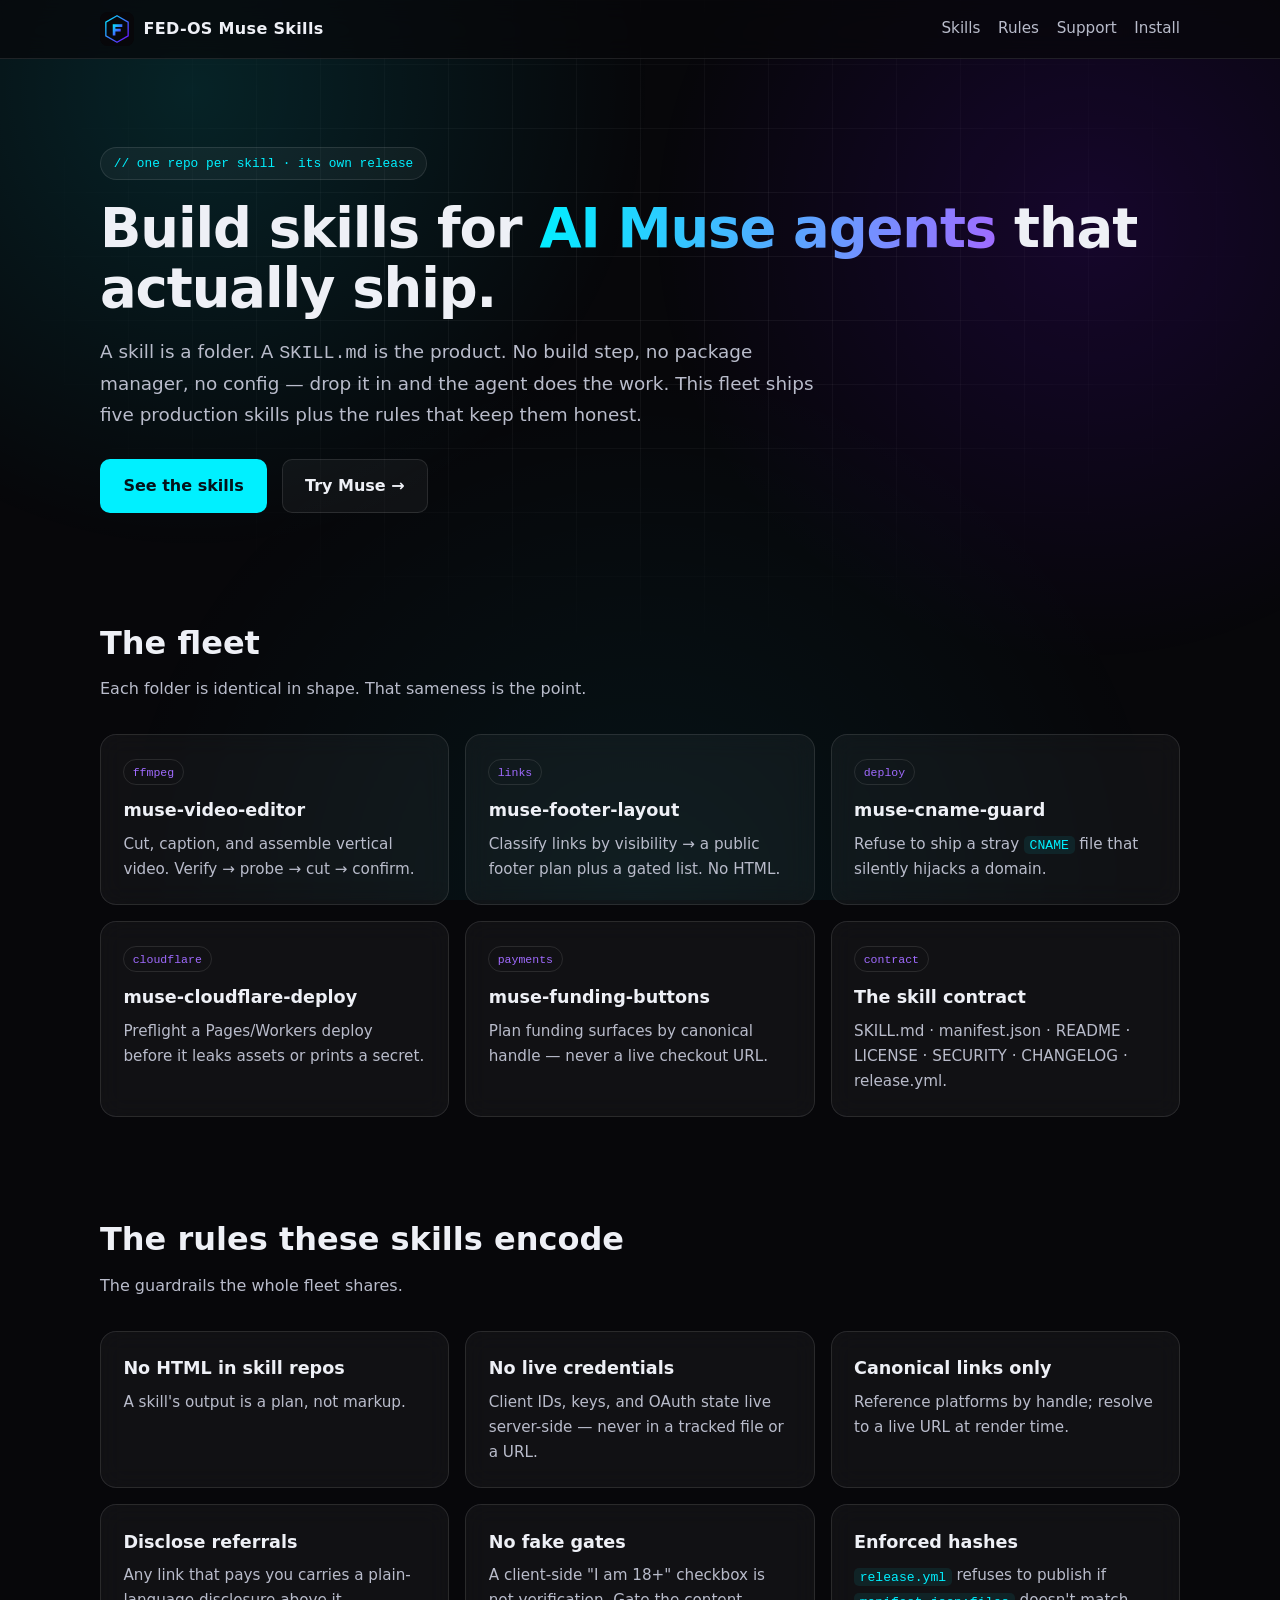
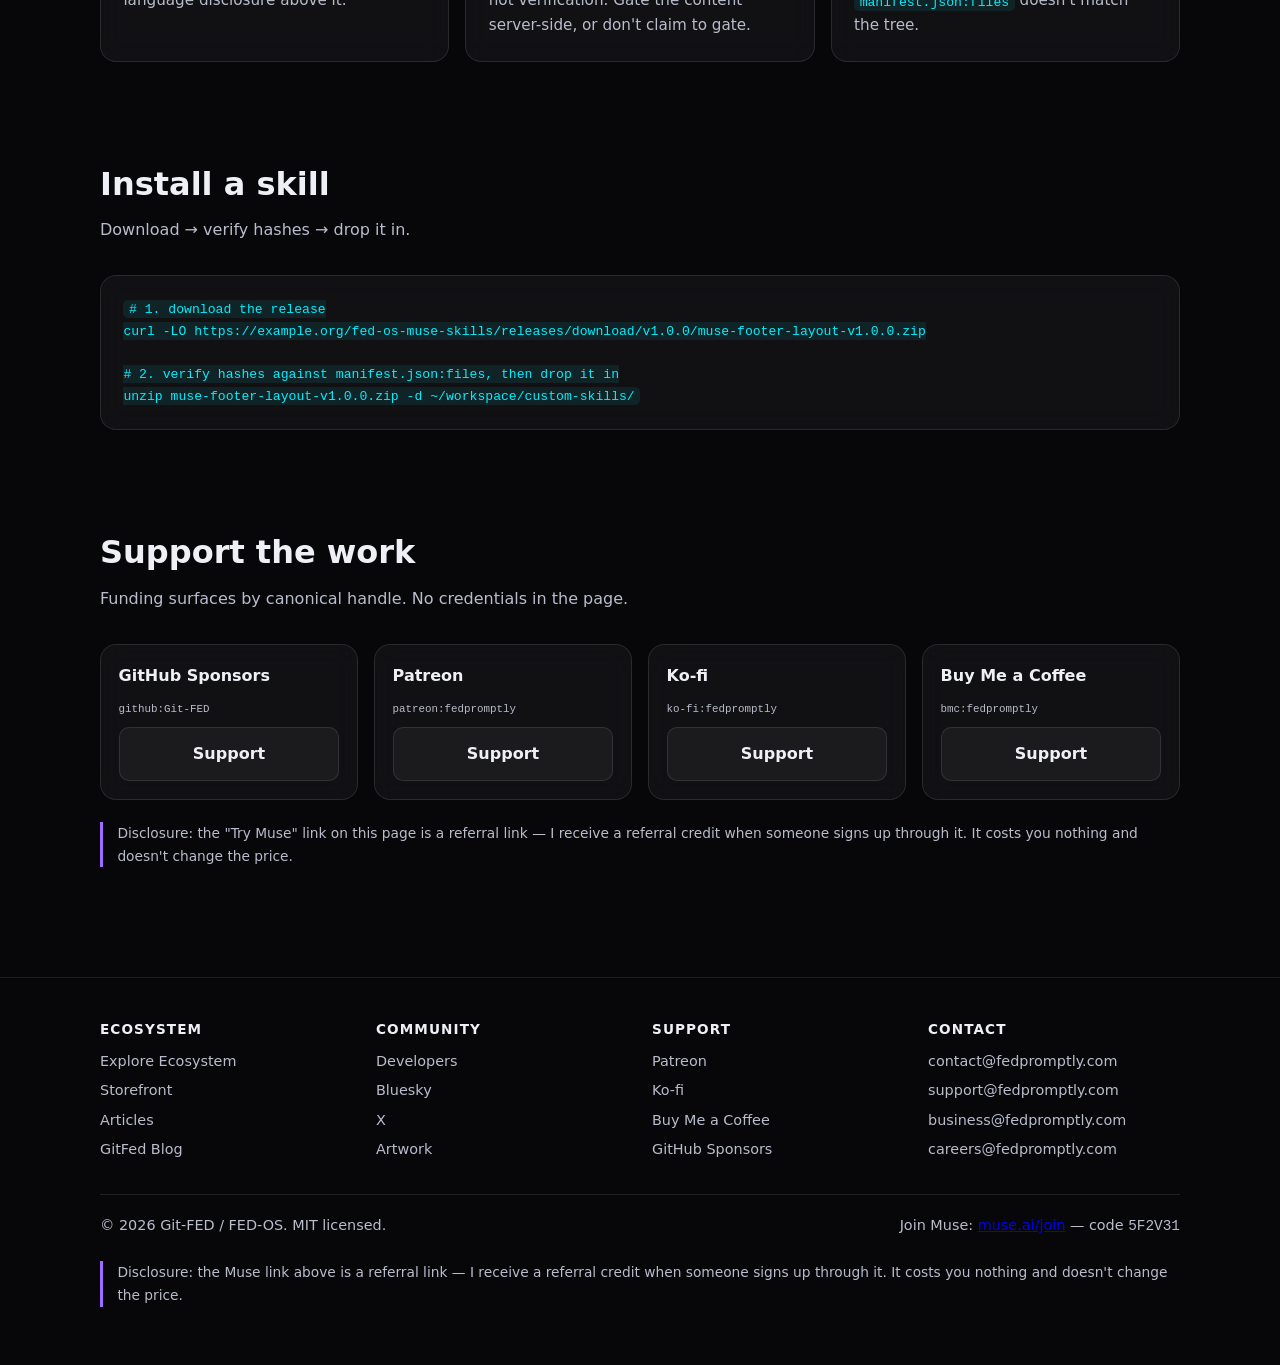
==== index.html @ f793833b "Add files via upload" ====
<!-- FED-OS Muse Skills — landing page
     Static. No build step. No credentials. Favicon wired. -->
<!DOCTYPE html>
<html lang="en">
<head>
  <meta charset="UTF-8" />
  <meta name="viewport" content="width=device-width, initial-scale=1" />
  <title>FED-OS Muse Skills — one repo per skill</title>
  <meta name="description" content="A fleet of one-repo-per-skill packages for AI Muse agents. No build step. No credentials. Just a SKILL.md that does the work." />
  <meta name="theme-color" content="#07070a" />

  <!-- Favicon (SVG first, ICO fallback, apple-touch for iOS) -->
  <link rel="icon" type="image/svg+xml" href="assets/images/favicon.svg" />
  <link rel="icon" type="image/x-icon" href="assets/images/favicon.ico" />
  <link rel="apple-touch-icon" href="assets/images/favicon.ico" />
  <link rel="icon" type="image/png" sizes="192x192" href="assets/images/favicon.png" />

  <!-- Open Graph / social preview -->
  <meta property="og:type" content="website" />
  <meta property="og:title" content="FED-OS Muse Skills" />
  <meta property="og:description" content="One repo per skill for AI Muse agents." />
  <meta property="og:image" content="assets/images/social-preview.png" />
  <meta name="twitter:card" content="summary_large_image" />

  <link rel="stylesheet" href="assets/css/main.css" />
<script src="https://sites.super.myninja.ai/_assets/ninja-daytona-script.js"></script>
</head>
<body>
  <a class="skip-link" href="#main">Skip to content</a>

  <div class="bg-layer bg-mesh" aria-hidden="true"></div>
  <div class="bg-layer bg-grid" aria-hidden="true"></div>

  <header class="site-header">
    <div class="wrap">
      <a class="brand" href="index.html" aria-label="FED-OS Muse Skills home">
        <img src="assets/images/logo.svg" alt="" width="34" height="34" />
        <span>FED-OS Muse Skills</span>
      </a>
      <nav class="nav" aria-label="Primary">
        <a href="#skills">Skills</a>
        <a href="#rules">Rules</a>
        <a href="#funding">Support</a>
        <a href="#install">Install</a>
      </nav>
    </div>
  </header>

  <main id="main">
    <section class="hero">
      <div class="wrap">
        <span class="eyebrow">// one repo per skill · its own release</span>
        <h1>Build skills for <span class="grad">AI Muse agents</span> that actually ship.</h1>
        <p class="lede">
          A skill is a folder. A <code>SKILL.md</code> is the product. No build step,
          no package manager, no config — drop it in and the agent does the work.
          This fleet ships five production skills plus the rules that keep them honest.
        </p>
        <div class="cta-row">
          <a class="btn btn-primary" href="#skills">See the skills</a>
          <a class="btn btn-ghost" href="https://muse.ai/join" rel="noopener noreferrer">Try Muse →</a>
        </div>
      </div>
    </section>

    <section id="skills">
      <div class="wrap">
        <h2>The fleet</h2>
        <p class="sub">Each folder is identical in shape. That sameness is the point.</p>
        <div class="grid">
          <article class="glass card" data-reveal>
            <span class="tag">ffmpeg</span>
            <h3>muse-video-editor</h3>
            <p>Cut, caption, and assemble vertical video. Verify → probe → cut → confirm.</p>
          </article>
          <article class="glass card" data-reveal>
            <span class="tag">links</span>
            <h3>muse-footer-layout</h3>
            <p>Classify links by visibility → a public footer plan plus a gated list. No HTML.</p>
          </article>
          <article class="glass card" data-reveal>
            <span class="tag">deploy</span>
            <h3>muse-cname-guard</h3>
            <p>Refuse to ship a stray <code>CNAME</code> file that silently hijacks a domain.</p>
          </article>
          <article class="glass card" data-reveal>
            <span class="tag">cloudflare</span>
            <h3>muse-cloudflare-deploy</h3>
            <p>Preflight a Pages/Workers deploy before it leaks assets or prints a secret.</p>
          </article>
          <article class="glass card" data-reveal>
            <span class="tag">payments</span>
            <h3>muse-funding-buttons</h3>
            <p>Plan funding surfaces by canonical handle — never a live checkout URL.</p>
          </article>
          <article class="glass card" data-reveal>
            <span class="tag">contract</span>
            <h3>The skill contract</h3>
            <p>SKILL.md · manifest.json · README · LICENSE · SECURITY · CHANGELOG · release.yml.</p>
          </article>
        </div>
      </div>
    </section>

    <section id="rules">
      <div class="wrap">
        <h2>The rules these skills encode</h2>
        <p class="sub">The guardrails the whole fleet shares.</p>
        <div class="grid">
          <article class="glass card" data-reveal><h3>No HTML in skill repos</h3><p>A skill's output is a plan, not markup.</p></article>
          <article class="glass card" data-reveal><h3>No live credentials</h3><p>Client IDs, keys, and OAuth state live server-side — never in a tracked file or a URL.</p></article>
          <article class="glass card" data-reveal><h3>Canonical links only</h3><p>Reference platforms by handle; resolve to a live URL at render time.</p></article>
          <article class="glass card" data-reveal><h3>Disclose referrals</h3><p>Any link that pays you carries a plain-language disclosure above it.</p></article>
          <article class="glass card" data-reveal><h3>No fake gates</h3><p>A client-side "I am 18+" checkbox is not verification. Gate the content server-side, or don't claim to gate.</p></article>
          <article class="glass card" data-reveal><h3>Enforced hashes</h3><p><code>release.yml</code> refuses to publish if <code>manifest.json:files</code> doesn't match the tree.</p></article>
        </div>
      </div>
    </section>

    <section id="install">
      <div class="wrap">
        <h2>Install a skill</h2>
        <p class="sub">Download → verify hashes → drop it in.</p>
        <div class="glass card">
          <pre style="margin:0;overflow:auto"><code># 1. download the release
curl -LO https://example.org/fed-os-muse-skills/releases/download/v1.0.0/muse-footer-layout-v1.0.0.zip

# 2. verify hashes against manifest.json:files, then drop it in
unzip muse-footer-layout-v1.0.0.zip -d ~/workspace/custom-skills/</code></pre>
        </div>
      </div>
    </section>

    <section id="funding" class="funding">
      <div class="wrap">
        <h2>Support the work</h2>
        <p class="sub">Funding surfaces by canonical handle. No credentials in the page.</p>
        <div class="grid" id="funding-grid">
          <!-- Populated by assets/js/app.js. Static fallbacks below. -->
          <noscript>
            <div class="glass fund"><strong>GitHub Sponsors</strong><a class="btn btn-ghost" href="https://github.com/sponsors/Git-FED" rel="noopener noreferrer">Support</a></div>
            <div class="glass fund"><strong>Patreon</strong><a class="btn btn-ghost" href="https://www.patreon.com/c/FEDpromptly" rel="noopener noreferrer">Support</a></div>
            <div class="glass fund"><strong>Ko-fi</strong><a class="btn btn-ghost" href="https://ko-fi.com/fedpromptly" rel="noopener noreferrer">Support</a></div>
            <div class="glass fund"><strong>Buy Me a Coffee</strong><a class="btn btn-ghost" href="https://www.buymeacoffee.com/fedpromptly" rel="noopener noreferrer">Support</a></div>
          </noscript>
        </div>
        <p class="disclosure">
          Disclosure: the "Try Muse" link on this page is a referral link — I receive a
          referral credit when someone signs up through it. It costs you nothing and
          doesn't change the price.
        </p>
      </div>
    </section>
  </main>

  <footer class="site-footer">
    <div class="wrap">
      <div class="footer-cols">
        <div>
          <h4>Ecosystem</h4>
          <ul>
            <li><a href="https://www.fedpromptly.org" rel="noopener noreferrer">Explore Ecosystem</a></li>
            <li><a href="https://www.jabburr.com/fed-os" rel="noopener noreferrer">Storefront</a></li>
            <li><a href="https://substack.com/@fedpromptly" rel="noopener noreferrer">Articles</a></li>
            <li><a href="https://gitfed.substack.com/" rel="noopener noreferrer">GitFed Blog</a></li>
          </ul>
        </div>
        <div>
          <h4>Community</h4>
          <ul>
            <li><a href="https://discord.gg/Jm4XStx4Pf" rel="noopener noreferrer">Developers</a></li>
            <li><a href="https://bsky.app/profile/fed-os.bsky.social" rel="noopener noreferrer">Bluesky</a></li>
            <li><a href="https://x.com/Fedpromptly" rel="noopener noreferrer">X</a></li>
            <li><a href="https://www.deviantart.com/fedpromptly" rel="noopener noreferrer">Artwork</a></li>
          </ul>
        </div>
        <div>
          <h4>Support</h4>
          <ul>
            <li><a href="https://www.patreon.com/c/FEDpromptly" rel="noopener noreferrer">Patreon</a></li>
            <li><a href="https://ko-fi.com/fedpromptly" rel="noopener noreferrer">Ko-fi</a></li>
            <li><a href="https://www.buymeacoffee.com/fedpromptly" rel="noopener noreferrer">Buy Me a Coffee</a></li>
            <li><a href="https://github.com/sponsors/Git-FED" rel="noopener noreferrer">GitHub Sponsors</a></li>
          </ul>
        </div>
        <div>
          <h4>Contact</h4>
          <ul>
            <li><a href="mailto:contact@fedpromptly.com">contact@fedpromptly.com</a></li>
            <li><a href="mailto:support@fedpromptly.com">support@fedpromptly.com</a></li>
            <li><a href="mailto:business@fedpromptly.com">business@fedpromptly.com</a></li>
            <li><a href="mailto:careers@fedpromptly.com">careers@fedpromptly.com</a></li>
          </ul>
        </div>
      </div>
      <div class="footer-base">
        <span>© 2026 Git-FED / FED-OS. MIT licensed.</span>
        <span>Join Muse: <a href="https://muse.ai/join" rel="noopener noreferrer">muse.ai/join</a> — code <code>5F2V31</code></span>
      </div>
      <p class="disclosure">Disclosure: the Muse link above is a referral link — I receive a referral credit when someone signs up through it. It costs you nothing and doesn't change the price.</p>
    </div>
  </footer>

  <script src="assets/js/config.example.js"></script>
  <script src="assets/js/app.js"></script>
</body>
</html>
---- assets/css/main.css ----
/* FED-OS Muse Skills — landing styles
   Accessible neon/glassmorphism. No framework, no build step. */

:root {
  --bg: #07070a;
  --bg-2: #0d0d14;
  --ink: #eef0f6;
  --ink-dim: #b9bccb;      /* 7.4:1 on --bg */
  --cyan: #00f0ff;
  --violet: #a06bff;        /* lifted from #7000ff for AA contrast on dark */
  --violet-deep: #7000ff;
  --line: rgba(255, 255, 255, 0.10);
  --glass: rgba(255, 255, 255, 0.045);
  --radius: 16px;
  --maxw: 1080px;
  --font: system-ui, -apple-system, "Segoe UI", Roboto, Arial, sans-serif;
  --mono: ui-monospace, SFMono-Regular, Menlo, Consolas, monospace;
}

* { box-sizing: border-box; }

html { scroll-behavior: smooth; }

body {
  margin: 0;
  background: var(--bg);
  color: var(--ink);
  font-family: var(--font);
  line-height: 1.65;
  -webkit-font-smoothing: antialiased;
}

/* Ambient background layers — decorative, never interactive. */
.bg-layer {
  position: fixed;
  inset: 0;
  z-index: -1;
  pointer-events: none;
}
.bg-mesh {
  background:
    radial-gradient(60vw 60vw at 15% 10%, rgba(0, 240, 255, 0.12), transparent 60%),
    radial-gradient(55vw 55vw at 85% 25%, rgba(112, 0, 255, 0.14), transparent 62%),
    radial-gradient(70vw 70vw at 50% 100%, rgba(0, 240, 255, 0.06), transparent 60%);
}
.bg-grid {
  background-image:
    linear-gradient(var(--line) 1px, transparent 1px),
    linear-gradient(90deg, var(--line) 1px, transparent 1px);
  background-size: 64px 64px;
  mask-image: radial-gradient(70% 60% at 50% 30%, #000 20%, transparent 75%);
  -webkit-mask-image: radial-gradient(70% 60% at 50% 30%, #000 20%, transparent 75%);
  opacity: 0.5;
}

.wrap { width: min(100% - 2.5rem, var(--maxw)); margin-inline: auto; }

/* ---------- Header ---------- */
.site-header {
  position: sticky;
  top: 0;
  z-index: 10;
  backdrop-filter: blur(12px);
  -webkit-backdrop-filter: blur(12px);
  background: rgba(7, 7, 10, 0.72);
  border-bottom: 1px solid var(--line);
}
.site-header .wrap {
  display: flex;
  align-items: center;
  justify-content: space-between;
  gap: 1rem;
  padding: 0.75rem 0;
}
.brand { display: flex; align-items: center; gap: 0.6rem; text-decoration: none; color: var(--ink); }
.brand img { width: 34px; height: 34px; display: block; }
.brand span { font-weight: 700; letter-spacing: 0.02em; }
.nav { display: flex; gap: 1.1rem; flex-wrap: wrap; }
.nav a { color: var(--ink-dim); text-decoration: none; font-size: 0.95rem; }
.nav a:hover { color: var(--ink); }

/* ---------- Hero ---------- */
.hero { padding: 5.5rem 0 3.5rem; }
.eyebrow {
  display: inline-block;
  font-family: var(--mono);
  font-size: 0.8rem;
  color: var(--cyan);
  border: 1px solid var(--line);
  border-radius: 999px;
  padding: 0.3rem 0.8rem;
  margin-bottom: 1.2rem;
  background: var(--glass);
}
.hero h1 {
  font-size: clamp(2rem, 5vw, 3.4rem);
  line-height: 1.1;
  margin: 0 0 1rem;
  letter-spacing: -0.02em;
}
.grad {
  background: linear-gradient(100deg, var(--cyan), var(--violet));
  -webkit-background-clip: text;
  background-clip: text;
  color: transparent;
}
.hero p.lede { font-size: 1.15rem; color: var(--ink-dim); max-width: 62ch; }
.cta-row { display: flex; gap: 0.9rem; flex-wrap: wrap; margin-top: 1.8rem; }

.btn {
  display: inline-block;
  padding: 0.8rem 1.4rem;
  border-radius: 10px;
  font-weight: 600;
  text-decoration: none;
  border: 1px solid transparent;
  transition: transform 0.15s ease, background 0.15s ease, border-color 0.15s ease;
}
.btn-primary { background: var(--cyan); color: #04121a; }
.btn-primary:hover { transform: translateY(-1px); background: #6ff6ff; }
.btn-ghost { background: var(--glass); color: var(--ink); border-color: var(--line); }
.btn-ghost:hover { border-color: var(--cyan); }

/* ---------- Cards / glass ---------- */
.glass {
  background: var(--glass);
  border: 1px solid var(--line);
  border-radius: var(--radius);
  backdrop-filter: blur(12px);
  -webkit-backdrop-filter: blur(12px);
}
@supports not ((backdrop-filter: blur(1px)) or (-webkit-backdrop-filter: blur(1px))) {
  .glass, .site-header { background: #101018; }
}

section { padding: 3rem 0; }
section h2 { font-size: clamp(1.5rem, 3vw, 2rem); margin: 0 0 0.4rem; }
section .sub { color: var(--ink-dim); margin: 0 0 2rem; }

.grid { display: grid; grid-template-columns: repeat(auto-fit, minmax(260px, 1fr)); gap: 1rem; }
.card { padding: 1.4rem; }
.card h3 { margin: 0 0 0.4rem; font-size: 1.1rem; }
.card p { margin: 0; color: var(--ink-dim); font-size: 0.95rem; }
.card code {
  font-family: var(--mono);
  font-size: 0.82rem;
  color: var(--cyan);
  background: rgba(0, 240, 255, 0.08);
  padding: 0.1rem 0.35rem;
  border-radius: 5px;
}
.tag {
  display: inline-block;
  font-family: var(--mono);
  font-size: 0.72rem;
  color: var(--violet);
  border: 1px solid var(--line);
  border-radius: 999px;
  padding: 0.15rem 0.55rem;
  margin-bottom: 0.7rem;
}

/* ---------- Funding ---------- */
.funding .grid { grid-template-columns: repeat(auto-fit, minmax(200px, 1fr)); }
.fund { display: flex; flex-direction: column; gap: 0.5rem; padding: 1.1rem; }
.fund strong { font-size: 1rem; }
.fund small { color: var(--ink-dim); }
.fund .btn { text-align: center; }
.disclosure {
  margin-top: 1.4rem;
  font-size: 0.86rem;
  color: var(--ink-dim);
  border-left: 3px solid var(--violet);
  padding-left: 0.9rem;
}

/* ---------- Footer ---------- */
.site-footer {
  border-top: 1px solid var(--line);
  margin-top: 3rem;
  padding: 2.5rem 0 3rem;
  color: var(--ink-dim);
  font-size: 0.9rem;
}
.footer-cols { display: grid; grid-template-columns: repeat(auto-fit, minmax(180px, 1fr)); gap: 1.5rem; }
.footer-cols h4 { color: var(--ink); font-size: 0.85rem; text-transform: uppercase; letter-spacing: 0.08em; margin: 0 0 0.6rem; }
.footer-cols ul { list-style: none; padding: 0; margin: 0; display: grid; gap: 0.35rem; }
.footer-cols a { color: var(--ink-dim); text-decoration: none; }
.footer-cols a:hover { color: var(--cyan); }
.footer-base { margin-top: 2rem; padding-top: 1.2rem; border-top: 1px solid var(--line); display: flex; justify-content: space-between; gap: 1rem; flex-wrap: wrap; }

/* ---------- Accessibility ---------- */
a:focus-visible,
.btn:focus-visible,
button:focus-visible {
  outline: 3px solid var(--cyan);
  outline-offset: 2px;
  border-radius: 8px;
}
.skip-link {
  position: absolute;
  left: -999px;
  top: 0;
  background: var(--cyan);
  color: #04121a;
  padding: 0.6rem 1rem;
  border-radius: 0 0 8px 0;
  z-index: 100;
}
.skip-link:focus { left: 0; }

@media (prefers-reduced-motion: reduce) {
  html { scroll-behavior: auto; }
  *, *::before, *::after {
    animation-duration: 0.001ms !important;
    animation-iteration-count: 1 !important;
    transition-duration: 0.001ms !important;
  }
  .btn-primary:hover { transform: none; }
}

@media (max-width: 640px) {
  .hero { padding-top: 3.5rem; }
  .nav { display: none; }
}
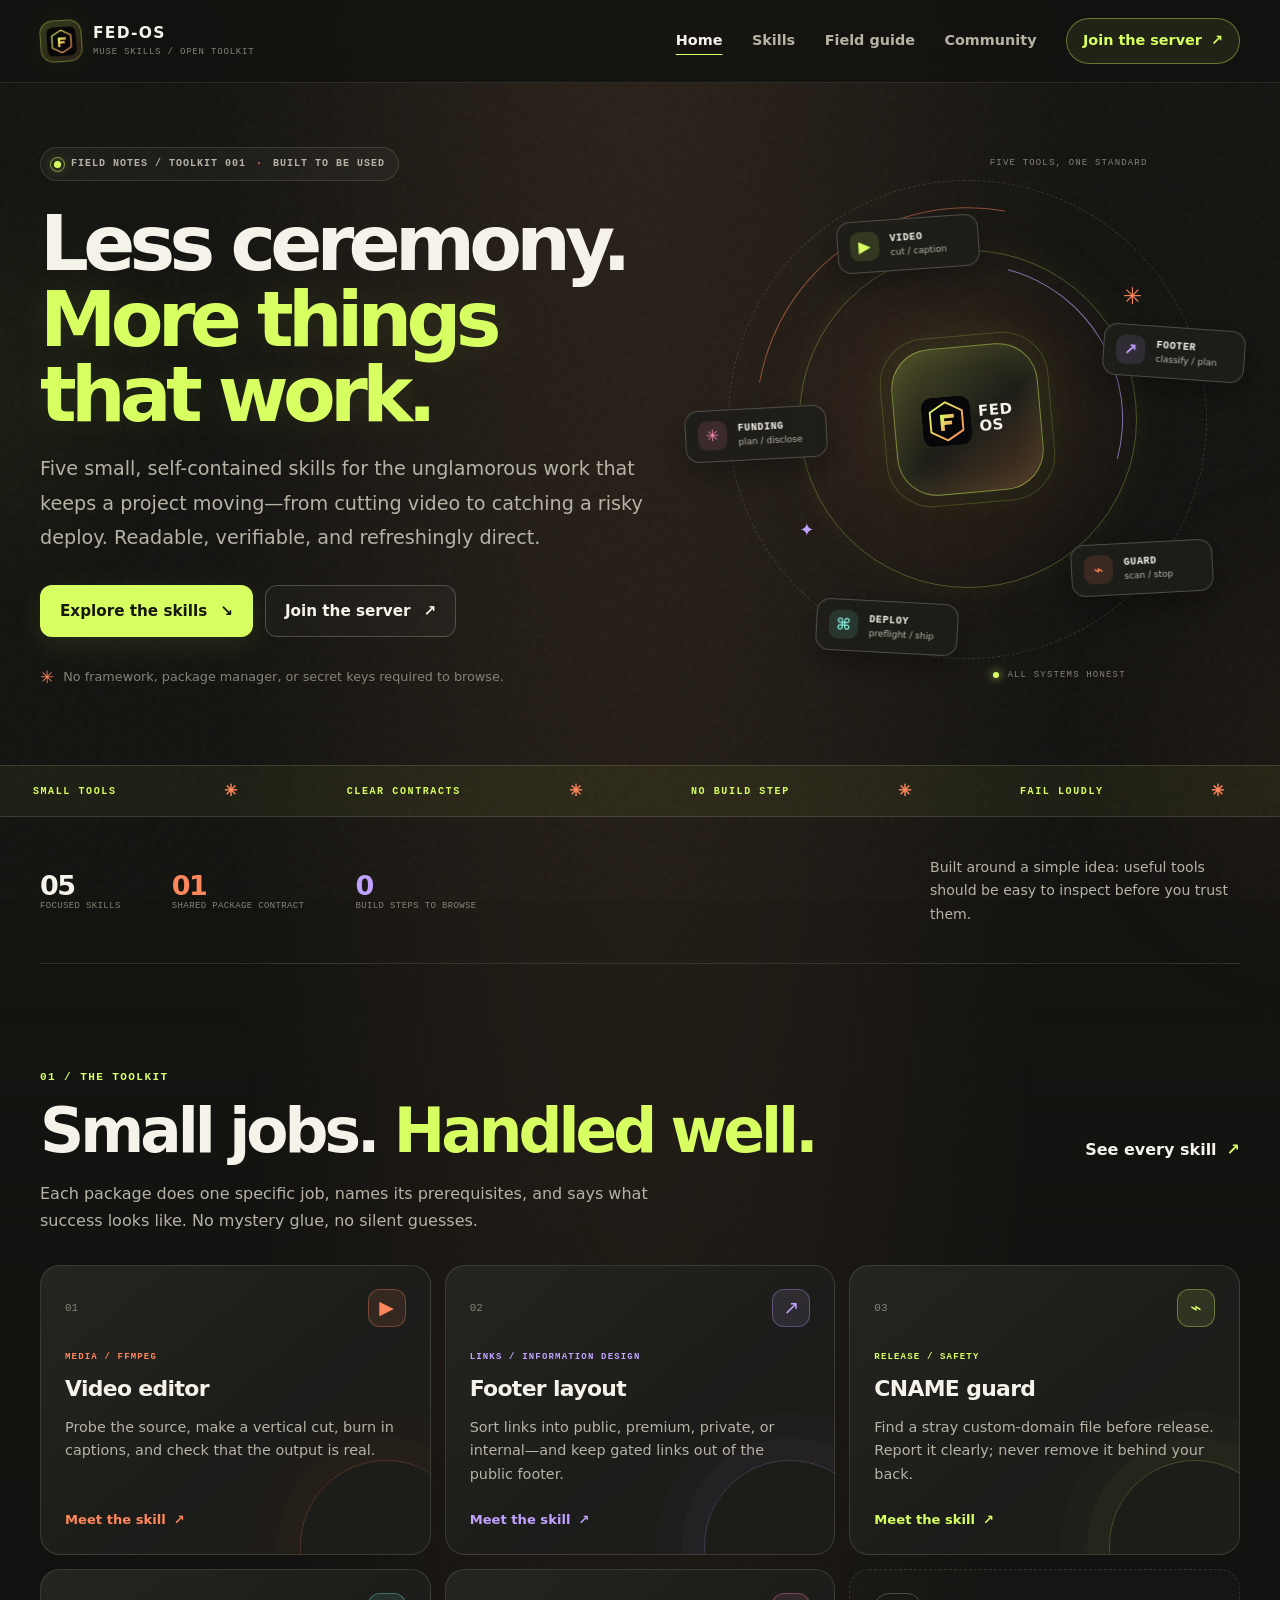
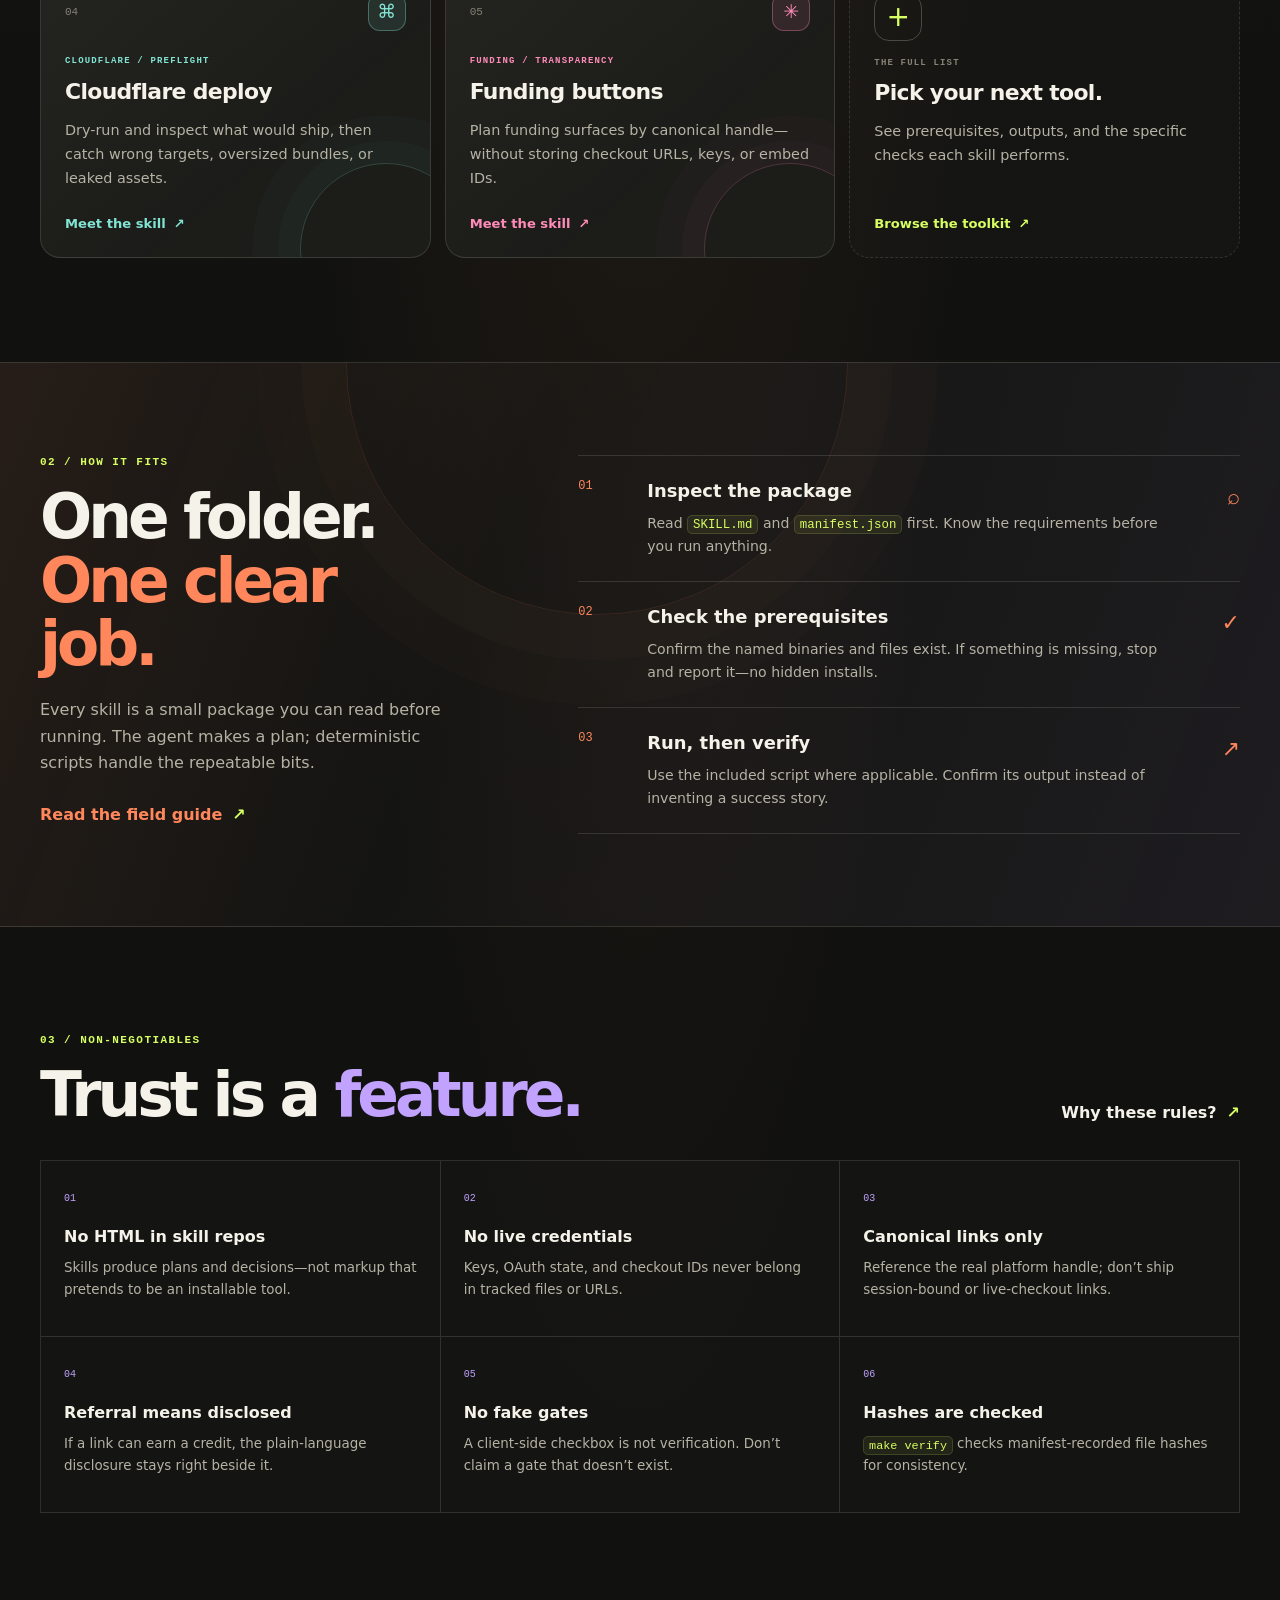
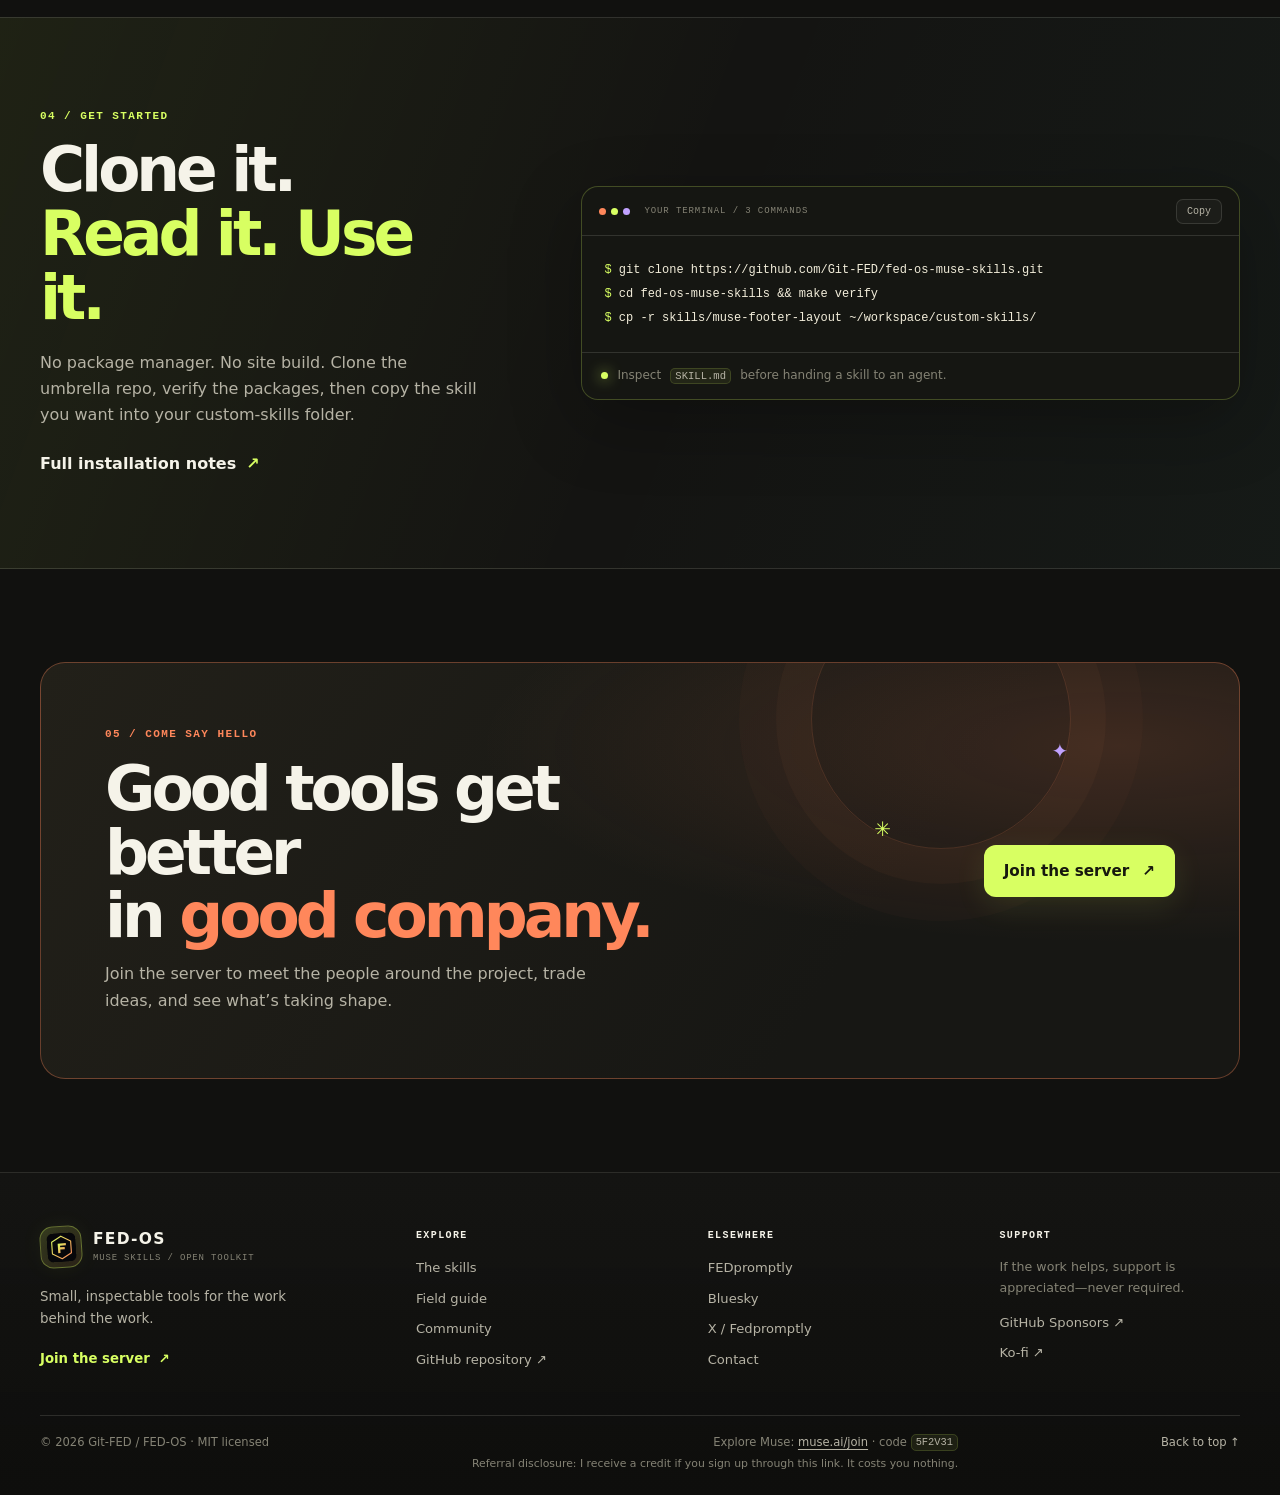
==== commit c0a66fec: "Add files via upload" ====
--- a/index.html
+++ b/index.html
@@ -1,207 +1,146 @@
-<!-- FED-OS Muse Skills — landing page
-     Static. No build step. No credentials. Favicon wired. -->
-<!DOCTYPE html>
+<!doctype html>
 <html lang="en">
 <head>
-  <meta charset="UTF-8" />
+  <meta charset="utf-8" />
   <meta name="viewport" content="width=device-width, initial-scale=1" />
-  <title>FED-OS Muse Skills — one repo per skill</title>
-  <meta name="description" content="A fleet of one-repo-per-skill packages for AI Muse agents. No build step. No credentials. Just a SKILL.md that does the work." />
-  <meta name="theme-color" content="#07070a" />
-
-  <!-- Favicon (SVG first, ICO fallback, apple-touch for iOS) -->
+  <meta name="theme-color" content="#11110f" />
+  <meta name="description" content="A practical fleet of five self-contained Muse agent skills: focused tools, clear contracts, and no build-step ceremony." />
+  <meta property="og:type" content="website" />
+  <meta property="og:title" content="FED-OS Muse Skills — tools with a point of view" />
+  <meta property="og:description" content="Five focused agent skills. One honest contract. No build-step ceremony." />
+  <meta property="og:image" content="assets/images/social-preview.png" />
+  <meta name="twitter:card" content="summary_large_image" />
+  <title>FED-OS Muse Skills — tools with a point of view</title>
   <link rel="icon" type="image/svg+xml" href="assets/images/favicon.svg" />
   <link rel="icon" type="image/x-icon" href="assets/images/favicon.ico" />
-  <link rel="apple-touch-icon" href="assets/images/favicon.ico" />
-  <link rel="icon" type="image/png" sizes="192x192" href="assets/images/favicon.png" />
-
-  <!-- Open Graph / social preview -->
-  <meta property="og:type" content="website" />
-  <meta property="og:title" content="FED-OS Muse Skills" />
-  <meta property="og:description" content="One repo per skill for AI Muse agents." />
-  <meta property="og:image" content="assets/images/social-preview.png" />
-  <meta name="twitter:card" content="summary_large_image" />
-
+  <link rel="apple-touch-icon" href="assets/images/favicon.png" />
   <link rel="stylesheet" href="assets/css/main.css" />
-<script src="https://sites.super.myninja.ai/_assets/ninja-daytona-script.js"></script>
 </head>
 <body>
   <a class="skip-link" href="#main">Skip to content</a>
-
-  <div class="bg-layer bg-mesh" aria-hidden="true"></div>
-  <div class="bg-layer bg-grid" aria-hidden="true"></div>
+  <div class="ambient ambient-one" aria-hidden="true"></div>
+  <div class="ambient ambient-two" aria-hidden="true"></div>
+  <div class="noise" aria-hidden="true"></div>
 
   <header class="site-header">
-    <div class="wrap">
+    <div class="wrap header-inner">
       <a class="brand" href="index.html" aria-label="FED-OS Muse Skills home">
-        <img src="assets/images/logo.svg" alt="" width="34" height="34" />
-        <span>FED-OS Muse Skills</span>
+        <span class="brand-mark"><img src="assets/images/logo.svg" alt="" width="36" height="36" /></span>
+        <span class="brand-copy"><strong>FED-OS</strong><small>MUSE SKILLS / OPEN TOOLKIT</small></span>
       </a>
-      <nav class="nav" aria-label="Primary">
-        <a href="#skills">Skills</a>
-        <a href="#rules">Rules</a>
-        <a href="#funding">Support</a>
-        <a href="#install">Install</a>
+      <button class="nav-toggle" type="button" aria-expanded="false" aria-controls="primary-nav" aria-label="Open navigation"><span></span><span></span></button>
+      <nav class="nav" id="primary-nav" aria-label="Primary navigation">
+        <a href="index.html" aria-current="page">Home</a>
+        <a href="skills.html">Skills</a>
+        <a href="guide.html">Field guide</a>
+        <a href="community.html">Community</a>
+        <a class="nav-join" href="https://beta.echoed.gg/invite/65dd48216ed4d23bb2ca" target="_blank" rel="noopener noreferrer">Join the server <span aria-hidden="true">↗</span></a>
       </nav>
     </div>
   </header>
 
   <main id="main">
-    <section class="hero">
-      <div class="wrap">
-        <span class="eyebrow">// one repo per skill · its own release</span>
-        <h1>Build skills for <span class="grad">AI Muse agents</span> that actually ship.</h1>
-        <p class="lede">
-          A skill is a folder. A <code>SKILL.md</code> is the product. No build step,
-          no package manager, no config — drop it in and the agent does the work.
-          This fleet ships five production skills plus the rules that keep them honest.
-        </p>
-        <div class="cta-row">
-          <a class="btn btn-primary" href="#skills">See the skills</a>
-          <a class="btn btn-ghost" href="https://muse.ai/join" rel="noopener noreferrer">Try Muse →</a>
+    <section class="hero wrap">
+      <div class="hero-copy" data-reveal>
+        <p class="eyebrow"><span class="eyebrow-pulse"></span> FIELD NOTES / TOOLKIT 001 <span class="eyebrow-divider">·</span> BUILT TO BE USED</p>
+        <h1>Less ceremony.<br /><span class="headline-accent">More things that work.</span></h1>
+        <p class="hero-lede">Five small, self-contained skills for the unglamorous work that keeps a project moving—from cutting video to catching a risky deploy. Readable, verifiable, and refreshingly direct.</p>
+        <div class="hero-actions">
+          <a class="button button-lime" href="skills.html">Explore the skills <span aria-hidden="true">↘</span></a>
+          <a class="button button-outline" href="https://beta.echoed.gg/invite/65dd48216ed4d23bb2ca" target="_blank" rel="noopener noreferrer">Join the server <span aria-hidden="true">↗</span></a>
+        </div>
+        <div class="hero-footnote"><span class="tiny-spark" aria-hidden="true">✳</span> No framework, package manager, or secret keys required to browse.</div>
+      </div>
+      <div class="hero-visual" data-reveal aria-label="Illustration of a five-skill toolkit orbiting a central agent" role="img">
+        <div class="visual-orbit orbit-outer"></div><div class="visual-orbit orbit-inner"></div>
+        <div class="orbit-dash dash-one"></div><div class="orbit-dash dash-two"></div>
+        <div class="orbit-core"><span class="core-glow"></span><img src="assets/images/logo.svg" alt="" /><b>FED<br />OS</b></div>
+        <div class="orbit-node node-video"><span class="node-icon">▶</span><b>VIDEO</b><small>cut / caption</small></div>
+        <div class="orbit-node node-footer"><span class="node-icon">↗</span><b>FOOTER</b><small>classify / plan</small></div>
+        <div class="orbit-node node-guard"><span class="node-icon">⌁</span><b>GUARD</b><small>scan / stop</small></div>
+        <div class="orbit-node node-deploy"><span class="node-icon">⌘</span><b>DEPLOY</b><small>preflight / ship</small></div>
+        <div class="orbit-node node-fund"><span class="node-icon">✳</span><b>FUNDING</b><small>plan / disclose</small></div>
+        <div class="visual-label label-top">FIVE TOOLS, ONE STANDARD</div>
+        <div class="visual-label label-bottom"><i></i> ALL SYSTEMS HONEST</div>
+        <span class="visual-star star-a" aria-hidden="true">✳</span><span class="visual-star star-b" aria-hidden="true">✦</span>
+      </div>
+    </section>
+
+    <div class="ticker" aria-label="Open source · small tools · clear contracts · no hidden setup">
+      <div class="ticker-track" aria-hidden="true"><span>SMALL TOOLS</span><b>✳</b><span>CLEAR CONTRACTS</span><b>✳</b><span>NO BUILD STEP</span><b>✳</b><span>FAIL LOUDLY</span><b>✳</b><span>SMALL TOOLS</span><b>✳</b><span>CLEAR CONTRACTS</span><b>✳</b><span>NO BUILD STEP</span><b>✳</b><span>FAIL LOUDLY</span><b>✳</b></div>
+    </div>
+
+    <section class="intro-strip wrap" aria-label="Project at a glance">
+      <div class="intro-stat"><strong>05</strong><span>focused skills</span></div>
+      <div class="intro-stat"><strong>01</strong><span>shared package contract</span></div>
+      <div class="intro-stat"><strong>0</strong><span>build steps to browse</span></div>
+      <p>Built around a simple idea: useful tools should be easy to inspect before you trust them.</p>
+    </section>
+
+    <section class="section-block wrap" id="toolkit">
+      <div class="section-heading" data-reveal>
+        <div><p class="section-kicker">01 / THE TOOLKIT</p><h2>Small jobs. <span class="text-lime">Handled well.</span></h2></div>
+        <a class="text-link" href="skills.html">See every skill <span aria-hidden="true">↗</span></a>
+      </div>
+      <p class="section-intro">Each package does one specific job, names its prerequisites, and says what success looks like. No mystery glue, no silent guesses.</p>
+      <div class="skill-grid">
+        <article class="skill-card card-orange" data-reveal><div class="card-top"><span class="card-index">01</span><span class="card-glyph">▶</span></div><p class="card-label">MEDIA / FFMPEG</p><h3>Video editor</h3><p>Probe the source, make a vertical cut, burn in captions, and check that the output is real.</p><a href="skills.html#video-editor">Meet the skill <span aria-hidden="true">↗</span></a></article>
+        <article class="skill-card card-violet" data-reveal><div class="card-top"><span class="card-index">02</span><span class="card-glyph">↗</span></div><p class="card-label">LINKS / INFORMATION DESIGN</p><h3>Footer layout</h3><p>Sort links into public, premium, private, or internal—and keep gated links out of the public footer.</p><a href="skills.html#footer-layout">Meet the skill <span aria-hidden="true">↗</span></a></article>
+        <article class="skill-card card-lime" data-reveal><div class="card-top"><span class="card-index">03</span><span class="card-glyph">⌁</span></div><p class="card-label">RELEASE / SAFETY</p><h3>CNAME guard</h3><p>Find a stray custom-domain file before release. Report it clearly; never remove it behind your back.</p><a href="skills.html#cname-guard">Meet the skill <span aria-hidden="true">↗</span></a></article>
+        <article class="skill-card card-cyan" data-reveal><div class="card-top"><span class="card-index">04</span><span class="card-glyph">⌘</span></div><p class="card-label">CLOUDFLARE / PREFLIGHT</p><h3>Cloudflare deploy</h3><p>Dry-run and inspect what would ship, then catch wrong targets, oversized bundles, or leaked assets.</p><a href="skills.html#cloudflare-deploy">Meet the skill <span aria-hidden="true">↗</span></a></article>
+        <article class="skill-card card-pink" data-reveal><div class="card-top"><span class="card-index">05</span><span class="card-glyph">✳</span></div><p class="card-label">FUNDING / TRANSPARENCY</p><h3>Funding buttons</h3><p>Plan funding surfaces by canonical handle—without storing checkout URLs, keys, or embed IDs.</p><a href="skills.html#funding-buttons">Meet the skill <span aria-hidden="true">↗</span></a></article>
+        <a class="skill-card card-more" href="skills.html" data-reveal><div class="more-mark">+</div><p class="card-label">THE FULL LIST</p><h3>Pick your next tool.</h3><p>See prerequisites, outputs, and the specific checks each skill performs.</p><span class="more-link">Browse the toolkit <span aria-hidden="true">↗</span></span></a>
+      </div>
+    </section>
+
+    <section class="flow-section">
+      <div class="wrap flow-inner">
+        <div class="flow-copy" data-reveal><p class="section-kicker">02 / HOW IT FITS</p><h2>One folder.<br /><span class="text-orange">One clear job.</span></h2><p>Every skill is a small package you can read before running. The agent makes a plan; deterministic scripts handle the repeatable bits.</p><a class="text-link" href="guide.html">Read the field guide <span aria-hidden="true">↗</span></a></div>
+        <div class="flow-steps">
+          <article class="flow-step" data-reveal><span class="step-number">01</span><div><h3>Inspect the package</h3><p>Read <code>SKILL.md</code> and <code>manifest.json</code> first. Know the requirements before you run anything.</p></div><span class="step-mark">⌕</span></article>
+          <article class="flow-step" data-reveal><span class="step-number">02</span><div><h3>Check the prerequisites</h3><p>Confirm the named binaries and files exist. If something is missing, stop and report it—no hidden installs.</p></div><span class="step-mark">✓</span></article>
+          <article class="flow-step" data-reveal><span class="step-number">03</span><div><h3>Run, then verify</h3><p>Use the included script where applicable. Confirm its output instead of inventing a success story.</p></div><span class="step-mark">↗</span></article>
         </div>
       </div>
     </section>
 
-    <section id="skills">
-      <div class="wrap">
-        <h2>The fleet</h2>
-        <p class="sub">Each folder is identical in shape. That sameness is the point.</p>
-        <div class="grid">
-          <article class="glass card" data-reveal>
-            <span class="tag">ffmpeg</span>
-            <h3>muse-video-editor</h3>
-            <p>Cut, caption, and assemble vertical video. Verify → probe → cut → confirm.</p>
-          </article>
-          <article class="glass card" data-reveal>
-            <span class="tag">links</span>
-            <h3>muse-footer-layout</h3>
-            <p>Classify links by visibility → a public footer plan plus a gated list. No HTML.</p>
-          </article>
-          <article class="glass card" data-reveal>
-            <span class="tag">deploy</span>
-            <h3>muse-cname-guard</h3>
-            <p>Refuse to ship a stray <code>CNAME</code> file that silently hijacks a domain.</p>
-          </article>
-          <article class="glass card" data-reveal>
-            <span class="tag">cloudflare</span>
-            <h3>muse-cloudflare-deploy</h3>
-            <p>Preflight a Pages/Workers deploy before it leaks assets or prints a secret.</p>
-          </article>
-          <article class="glass card" data-reveal>
-            <span class="tag">payments</span>
-            <h3>muse-funding-buttons</h3>
-            <p>Plan funding surfaces by canonical handle — never a live checkout URL.</p>
-          </article>
-          <article class="glass card" data-reveal>
-            <span class="tag">contract</span>
-            <h3>The skill contract</h3>
-            <p>SKILL.md · manifest.json · README · LICENSE · SECURITY · CHANGELOG · release.yml.</p>
-          </article>
-        </div>
+    <section class="section-block wrap" id="principles">
+      <div class="section-heading" data-reveal><div><p class="section-kicker">03 / NON-NEGOTIABLES</p><h2>Trust is a <span class="text-violet">feature.</span></h2></div><a class="text-link" href="guide.html#principles">Why these rules? <span aria-hidden="true">↗</span></a></div>
+      <div class="principle-grid">
+        <article class="principle" data-reveal><span>01</span><h3>No HTML in skill repos</h3><p>Skills produce plans and decisions—not markup that pretends to be an installable tool.</p></article>
+        <article class="principle" data-reveal><span>02</span><h3>No live credentials</h3><p>Keys, OAuth state, and checkout IDs never belong in tracked files or URLs.</p></article>
+        <article class="principle" data-reveal><span>03</span><h3>Canonical links only</h3><p>Reference the real platform handle; don’t ship session-bound or live-checkout links.</p></article>
+        <article class="principle" data-reveal><span>04</span><h3>Referral means disclosed</h3><p>If a link can earn a credit, the plain-language disclosure stays right beside it.</p></article>
+        <article class="principle" data-reveal><span>05</span><h3>No fake gates</h3><p>A client-side checkbox is not verification. Don’t claim a gate that doesn’t exist.</p></article>
+        <article class="principle" data-reveal><span>06</span><h3>Hashes are checked</h3><p><code>make verify</code> checks manifest-recorded file hashes for consistency.</p></article>
       </div>
     </section>
 
-    <section id="rules">
-      <div class="wrap">
-        <h2>The rules these skills encode</h2>
-        <p class="sub">The guardrails the whole fleet shares.</p>
-        <div class="grid">
-          <article class="glass card" data-reveal><h3>No HTML in skill repos</h3><p>A skill's output is a plan, not markup.</p></article>
-          <article class="glass card" data-reveal><h3>No live credentials</h3><p>Client IDs, keys, and OAuth state live server-side — never in a tracked file or a URL.</p></article>
-          <article class="glass card" data-reveal><h3>Canonical links only</h3><p>Reference platforms by handle; resolve to a live URL at render time.</p></article>
-          <article class="glass card" data-reveal><h3>Disclose referrals</h3><p>Any link that pays you carries a plain-language disclosure above it.</p></article>
-          <article class="glass card" data-reveal><h3>No fake gates</h3><p>A client-side "I am 18+" checkbox is not verification. Gate the content server-side, or don't claim to gate.</p></article>
-          <article class="glass card" data-reveal><h3>Enforced hashes</h3><p><code>release.yml</code> refuses to publish if <code>manifest.json:files</code> doesn't match the tree.</p></article>
-        </div>
+    <section class="install-band" id="install">
+      <div class="wrap install-grid">
+        <div data-reveal><p class="section-kicker">04 / GET STARTED</p><h2>Clone it.<br /><span class="text-lime">Read it. Use it.</span></h2><p class="install-copy">No package manager. No site build. Clone the umbrella repo, verify the packages, then copy the skill you want into your custom-skills folder.</p><a class="text-link" href="guide.html#install">Full installation notes <span aria-hidden="true">↗</span></a></div>
+        <div class="terminal-card" data-reveal><div class="terminal-top"><span class="terminal-dots"><i></i><i></i><i></i></span><span>YOUR TERMINAL / 3 COMMANDS</span><button class="copy-button" type="button" data-copy="install-command" aria-label="Copy install commands">Copy</button></div><pre><code id="install-command"><span class="terminal-muted">$</span> git clone https://github.com/Git-FED/fed-os-muse-skills.git
+<span class="terminal-muted">$</span> cd fed-os-muse-skills &amp;&amp; make verify
+<span class="terminal-muted">$</span> cp -r skills/muse-footer-layout ~/workspace/custom-skills/</code></pre><p class="terminal-caption"><span class="status-dot"></span> Inspect <code>SKILL.md</code> before handing a skill to an agent.</p></div>
       </div>
     </section>
 
-    <section id="install">
-      <div class="wrap">
-        <h2>Install a skill</h2>
-        <p class="sub">Download → verify hashes → drop it in.</p>
-        <div class="glass card">
-          <pre style="margin:0;overflow:auto"><code># 1. download the release
-curl -LO https://example.org/fed-os-muse-skills/releases/download/v1.0.0/muse-footer-layout-v1.0.0.zip
-
-# 2. verify hashes against manifest.json:files, then drop it in
-unzip muse-footer-layout-v1.0.0.zip -d ~/workspace/custom-skills/</code></pre>
-        </div>
-      </div>
-    </section>
-
-    <section id="funding" class="funding">
-      <div class="wrap">
-        <h2>Support the work</h2>
-        <p class="sub">Funding surfaces by canonical handle. No credentials in the page.</p>
-        <div class="grid" id="funding-grid">
-          <!-- Populated by assets/js/app.js. Static fallbacks below. -->
-          <noscript>
-            <div class="glass fund"><strong>GitHub Sponsors</strong><a class="btn btn-ghost" href="https://github.com/sponsors/Git-FED" rel="noopener noreferrer">Support</a></div>
-            <div class="glass fund"><strong>Patreon</strong><a class="btn btn-ghost" href="https://www.patreon.com/c/FEDpromptly" rel="noopener noreferrer">Support</a></div>
-            <div class="glass fund"><strong>Ko-fi</strong><a class="btn btn-ghost" href="https://ko-fi.com/fedpromptly" rel="noopener noreferrer">Support</a></div>
-            <div class="glass fund"><strong>Buy Me a Coffee</strong><a class="btn btn-ghost" href="https://www.buymeacoffee.com/fedpromptly" rel="noopener noreferrer">Support</a></div>
-          </noscript>
-        </div>
-        <p class="disclosure">
-          Disclosure: the "Try Muse" link on this page is a referral link — I receive a
-          referral credit when someone signs up through it. It costs you nothing and
-          doesn't change the price.
-        </p>
-      </div>
+    <section class="community-callout wrap" data-reveal>
+      <div class="callout-decoration" aria-hidden="true"><span>✳</span><span>✦</span><span>✳</span></div>
+      <div><p class="section-kicker">05 / COME SAY HELLO</p><h2>Good tools get better<br />in <span class="text-orange">good company.</span></h2><p>Join the server to meet the people around the project, trade ideas, and see what’s taking shape.</p></div>
+      <a class="button button-lime" href="https://beta.echoed.gg/invite/65dd48216ed4d23bb2ca" target="_blank" rel="noopener noreferrer">Join the server <span aria-hidden="true">↗</span></a>
     </section>
   </main>
 
   <footer class="site-footer">
-    <div class="wrap">
-      <div class="footer-cols">
-        <div>
-          <h4>Ecosystem</h4>
-          <ul>
-            <li><a href="https://www.fedpromptly.org" rel="noopener noreferrer">Explore Ecosystem</a></li>
-            <li><a href="https://www.jabburr.com/fed-os" rel="noopener noreferrer">Storefront</a></li>
-            <li><a href="https://substack.com/@fedpromptly" rel="noopener noreferrer">Articles</a></li>
-            <li><a href="https://gitfed.substack.com/" rel="noopener noreferrer">GitFed Blog</a></li>
-          </ul>
-        </div>
-        <div>
-          <h4>Community</h4>
-          <ul>
-            <li><a href="https://discord.gg/Jm4XStx4Pf" rel="noopener noreferrer">Developers</a></li>
-            <li><a href="https://bsky.app/profile/fed-os.bsky.social" rel="noopener noreferrer">Bluesky</a></li>
-            <li><a href="https://x.com/Fedpromptly" rel="noopener noreferrer">X</a></li>
-            <li><a href="https://www.deviantart.com/fedpromptly" rel="noopener noreferrer">Artwork</a></li>
-          </ul>
-        </div>
-        <div>
-          <h4>Support</h4>
-          <ul>
-            <li><a href="https://www.patreon.com/c/FEDpromptly" rel="noopener noreferrer">Patreon</a></li>
-            <li><a href="https://ko-fi.com/fedpromptly" rel="noopener noreferrer">Ko-fi</a></li>
-            <li><a href="https://www.buymeacoffee.com/fedpromptly" rel="noopener noreferrer">Buy Me a Coffee</a></li>
-            <li><a href="https://github.com/sponsors/Git-FED" rel="noopener noreferrer">GitHub Sponsors</a></li>
-          </ul>
-        </div>
-        <div>
-          <h4>Contact</h4>
-          <ul>
-            <li><a href="mailto:contact@fedpromptly.com">contact@fedpromptly.com</a></li>
-            <li><a href="mailto:support@fedpromptly.com">support@fedpromptly.com</a></li>
-            <li><a href="mailto:business@fedpromptly.com">business@fedpromptly.com</a></li>
-            <li><a href="mailto:careers@fedpromptly.com">careers@fedpromptly.com</a></li>
-          </ul>
-        </div>
-      </div>
-      <div class="footer-base">
-        <span>© 2026 Git-FED / FED-OS. MIT licensed.</span>
-        <span>Join Muse: <a href="https://muse.ai/join" rel="noopener noreferrer">muse.ai/join</a> — code <code>5F2V31</code></span>
-      </div>
-      <p class="disclosure">Disclosure: the Muse link above is a referral link — I receive a referral credit when someone signs up through it. It costs you nothing and doesn't change the price.</p>
+    <div class="wrap footer-main">
+      <div class="footer-brand"><a class="brand" href="index.html"><span class="brand-mark"><img src="assets/images/logo.svg" alt="" width="36" height="36" /></span><span class="brand-copy"><strong>FED-OS</strong><small>MUSE SKILLS / OPEN TOOLKIT</small></span></a><p>Small, inspectable tools for the work behind the work.</p><a class="footer-server" href="https://beta.echoed.gg/invite/65dd48216ed4d23bb2ca" target="_blank" rel="noopener noreferrer">Join the server <span aria-hidden="true">↗</span></a></div>
+      <div class="footer-col"><h3>Explore</h3><a href="skills.html">The skills</a><a href="guide.html">Field guide</a><a href="community.html">Community</a><a href="https://github.com/Git-FED/fed-os-muse-skills" target="_blank" rel="noopener noreferrer">GitHub repository ↗</a></div>
+      <div class="footer-col"><h3>Elsewhere</h3><a href="https://www.fedpromptly.org" target="_blank" rel="noopener noreferrer">FEDpromptly</a><a href="https://bsky.app/profile/fed-os.bsky.social" target="_blank" rel="noopener noreferrer">Bluesky</a><a href="https://x.com/Fedpromptly" target="_blank" rel="noopener noreferrer">X / Fedpromptly</a><a href="mailto:contact@fedpromptly.com">Contact</a></div>
+      <div class="footer-col footer-support"><h3>Support</h3><p>If the work helps, support is appreciated—never required.</p><a href="https://github.com/sponsors/Git-FED" target="_blank" rel="noopener noreferrer">GitHub Sponsors ↗</a><a href="https://ko-fi.com/fedpromptly" target="_blank" rel="noopener noreferrer">Ko-fi ↗</a></div>
     </div>
+    <div class="wrap footer-bottom"><span>© <span data-year>2026</span> Git-FED / FED-OS · MIT licensed</span><span class="footer-muse">Explore Muse: <a href="https://muse.ai/join" target="_blank" rel="noopener noreferrer">muse.ai/join</a> · code <code>5F2V31</code><span class="disclosure">Referral disclosure: I receive a credit if you sign up through this link. It costs you nothing.</span></span><a href="#main" class="back-top">Back to top ↑</a></div>
   </footer>
-
-  <script src="assets/js/config.example.js"></script>
-  <script src="assets/js/app.js"></script>
+  <script src="assets/js/app.js" defer></script>
 </body>
 </html>
--- a/assets/css/main.css
+++ b/assets/css/main.css
@@ -1,225 +1,517 @@
-/* FED-OS Muse Skills — landing styles
-   Accessible neon/glassmorphism. No framework, no build step. */
-
+/* FED-OS Muse Skills — warm, tactile, motion-forward static site. */
 :root {
-  --bg: #07070a;
-  --bg-2: #0d0d14;
-  --ink: #eef0f6;
-  --ink-dim: #b9bccb;      /* 7.4:1 on --bg */
-  --cyan: #00f0ff;
-  --violet: #a06bff;        /* lifted from #7000ff for AA contrast on dark */
-  --violet-deep: #7000ff;
-  --line: rgba(255, 255, 255, 0.10);
-  --glass: rgba(255, 255, 255, 0.045);
-  --radius: 16px;
-  --maxw: 1080px;
-  --font: system-ui, -apple-system, "Segoe UI", Roboto, Arial, sans-serif;
-  --mono: ui-monospace, SFMono-Regular, Menlo, Consolas, monospace;
-}
-
+  color-scheme: dark;
+  --bg: #11110f;
+  --bg-soft: #171714;
+  --panel: #1d1d19;
+  --panel-raised: #25251f;
+  --ink: #f5f3e9;
+  --muted: #b6b3a5;
+  --quiet: #858375;
+  --line: rgba(245, 243, 233, .13);
+  --line-strong: rgba(245, 243, 233, .22);
+  --lime: #d8ff62;
+  --orange: #ff875b;
+  --violet: #c1a2ff;
+  --cyan: #82e4d3;
+  --pink: #ff8cb8;
+  --radius: 20px;
+  --maxw: 1200px;
+  --font: Inter, ui-sans-serif, system-ui, -apple-system, BlinkMacSystemFont, "Segoe UI", sans-serif;
+  --mono: "SFMono-Regular", Consolas, "Liberation Mono", monospace;
+}
 * { box-sizing: border-box; }
-
-html { scroll-behavior: smooth; }
-
+html { scroll-behavior: smooth; scroll-padding-top: 100px; }
 body {
+  isolation: isolate;
+  position: relative;
+  min-width: 320px;
   margin: 0;
+  overflow-x: hidden;
   background: var(--bg);
+  background-image: radial-gradient(ellipse at 50% -20%, #30251c 0%, transparent 50%), linear-gradient(180deg, #141411, var(--bg) 45%);
   color: var(--ink);
-  font-family: var(--font);
-  line-height: 1.65;
+  font: 16px/1.65 var(--font);
   -webkit-font-smoothing: antialiased;
-}
-
-/* Ambient background layers — decorative, never interactive. */
-.bg-layer {
+  text-rendering: optimizeLegibility;
+}
+body::before {
   position: fixed;
   inset: 0;
-  z-index: -1;
+  z-index: -2;
+  content: "";
   pointer-events: none;
-}
-.bg-mesh {
-  background:
-    radial-gradient(60vw 60vw at 15% 10%, rgba(0, 240, 255, 0.12), transparent 60%),
-    radial-gradient(55vw 55vw at 85% 25%, rgba(112, 0, 255, 0.14), transparent 62%),
-    radial-gradient(70vw 70vw at 50% 100%, rgba(0, 240, 255, 0.06), transparent 60%);
-}
-.bg-grid {
-  background-image:
-    linear-gradient(var(--line) 1px, transparent 1px),
-    linear-gradient(90deg, var(--line) 1px, transparent 1px);
-  background-size: 64px 64px;
-  mask-image: radial-gradient(70% 60% at 50% 30%, #000 20%, transparent 75%);
-  -webkit-mask-image: radial-gradient(70% 60% at 50% 30%, #000 20%, transparent 75%);
-  opacity: 0.5;
-}
-
-.wrap { width: min(100% - 2.5rem, var(--maxw)); margin-inline: auto; }
-
-/* ---------- Header ---------- */
-.site-header {
-  position: sticky;
-  top: 0;
-  z-index: 10;
-  backdrop-filter: blur(12px);
-  -webkit-backdrop-filter: blur(12px);
-  background: rgba(7, 7, 10, 0.72);
-  border-bottom: 1px solid var(--line);
-}
-.site-header .wrap {
-  display: flex;
-  align-items: center;
-  justify-content: space-between;
-  gap: 1rem;
-  padding: 0.75rem 0;
-}
-.brand { display: flex; align-items: center; gap: 0.6rem; text-decoration: none; color: var(--ink); }
-.brand img { width: 34px; height: 34px; display: block; }
-.brand span { font-weight: 700; letter-spacing: 0.02em; }
-.nav { display: flex; gap: 1.1rem; flex-wrap: wrap; }
-.nav a { color: var(--ink-dim); text-decoration: none; font-size: 0.95rem; }
-.nav a:hover { color: var(--ink); }
-
-/* ---------- Hero ---------- */
-.hero { padding: 5.5rem 0 3.5rem; }
-.eyebrow {
-  display: inline-block;
-  font-family: var(--mono);
-  font-size: 0.8rem;
-  color: var(--cyan);
-  border: 1px solid var(--line);
-  border-radius: 999px;
-  padding: 0.3rem 0.8rem;
-  margin-bottom: 1.2rem;
-  background: var(--glass);
-}
-.hero h1 {
-  font-size: clamp(2rem, 5vw, 3.4rem);
-  line-height: 1.1;
-  margin: 0 0 1rem;
-  letter-spacing: -0.02em;
-}
-.grad {
-  background: linear-gradient(100deg, var(--cyan), var(--violet));
-  -webkit-background-clip: text;
-  background-clip: text;
-  color: transparent;
-}
-.hero p.lede { font-size: 1.15rem; color: var(--ink-dim); max-width: 62ch; }
-.cta-row { display: flex; gap: 0.9rem; flex-wrap: wrap; margin-top: 1.8rem; }
-
-.btn {
-  display: inline-block;
-  padding: 0.8rem 1.4rem;
-  border-radius: 10px;
-  font-weight: 600;
-  text-decoration: none;
-  border: 1px solid transparent;
-  transition: transform 0.15s ease, background 0.15s ease, border-color 0.15s ease;
-}
-.btn-primary { background: var(--cyan); color: #04121a; }
-.btn-primary:hover { transform: translateY(-1px); background: #6ff6ff; }
-.btn-ghost { background: var(--glass); color: var(--ink); border-color: var(--line); }
-.btn-ghost:hover { border-color: var(--cyan); }
-
-/* ---------- Cards / glass ---------- */
-.glass {
-  background: var(--glass);
-  border: 1px solid var(--line);
-  border-radius: var(--radius);
-  backdrop-filter: blur(12px);
-  -webkit-backdrop-filter: blur(12px);
-}
-@supports not ((backdrop-filter: blur(1px)) or (-webkit-backdrop-filter: blur(1px))) {
-  .glass, .site-header { background: #101018; }
-}
-
-section { padding: 3rem 0; }
-section h2 { font-size: clamp(1.5rem, 3vw, 2rem); margin: 0 0 0.4rem; }
-section .sub { color: var(--ink-dim); margin: 0 0 2rem; }
-
-.grid { display: grid; grid-template-columns: repeat(auto-fit, minmax(260px, 1fr)); gap: 1rem; }
-.card { padding: 1.4rem; }
-.card h3 { margin: 0 0 0.4rem; font-size: 1.1rem; }
-.card p { margin: 0; color: var(--ink-dim); font-size: 0.95rem; }
-.card code {
-  font-family: var(--mono);
-  font-size: 0.82rem;
-  color: var(--cyan);
-  background: rgba(0, 240, 255, 0.08);
-  padding: 0.1rem 0.35rem;
-  border-radius: 5px;
-}
-.tag {
-  display: inline-block;
-  font-family: var(--mono);
-  font-size: 0.72rem;
-  color: var(--violet);
-  border: 1px solid var(--line);
-  border-radius: 999px;
-  padding: 0.15rem 0.55rem;
-  margin-bottom: 0.7rem;
-}
-
-/* ---------- Funding ---------- */
-.funding .grid { grid-template-columns: repeat(auto-fit, minmax(200px, 1fr)); }
-.fund { display: flex; flex-direction: column; gap: 0.5rem; padding: 1.1rem; }
-.fund strong { font-size: 1rem; }
-.fund small { color: var(--ink-dim); }
-.fund .btn { text-align: center; }
-.disclosure {
-  margin-top: 1.4rem;
-  font-size: 0.86rem;
-  color: var(--ink-dim);
-  border-left: 3px solid var(--violet);
-  padding-left: 0.9rem;
-}
-
-/* ---------- Footer ---------- */
-.site-footer {
-  border-top: 1px solid var(--line);
-  margin-top: 3rem;
-  padding: 2.5rem 0 3rem;
-  color: var(--ink-dim);
-  font-size: 0.9rem;
-}
-.footer-cols { display: grid; grid-template-columns: repeat(auto-fit, minmax(180px, 1fr)); gap: 1.5rem; }
-.footer-cols h4 { color: var(--ink); font-size: 0.85rem; text-transform: uppercase; letter-spacing: 0.08em; margin: 0 0 0.6rem; }
-.footer-cols ul { list-style: none; padding: 0; margin: 0; display: grid; gap: 0.35rem; }
-.footer-cols a { color: var(--ink-dim); text-decoration: none; }
-.footer-cols a:hover { color: var(--cyan); }
-.footer-base { margin-top: 2rem; padding-top: 1.2rem; border-top: 1px solid var(--line); display: flex; justify-content: space-between; gap: 1rem; flex-wrap: wrap; }
-
-/* ---------- Accessibility ---------- */
-a:focus-visible,
-.btn:focus-visible,
-button:focus-visible {
-  outline: 3px solid var(--cyan);
-  outline-offset: 2px;
-  border-radius: 8px;
-}
-.skip-link {
-  position: absolute;
-  left: -999px;
-  top: 0;
-  background: var(--cyan);
-  color: #04121a;
-  padding: 0.6rem 1rem;
-  border-radius: 0 0 8px 0;
-  z-index: 100;
-}
-.skip-link:focus { left: 0; }
-
+  opacity: .2;
+  background-image: linear-gradient(rgba(255,255,255,.045) 1px, transparent 1px), linear-gradient(90deg, rgba(255,255,255,.045) 1px, transparent 1px);
+  background-size: 80px 80px;
+  mask-image: linear-gradient(to bottom, black 0%, transparent 78%);
+}
+::selection { color: #11110f; background: var(--lime); }
+a { color: inherit; }
+button, a { -webkit-tap-highlight-color: transparent; }
+.wrap { width: min(100% - 48px, var(--maxw)); margin-inline: auto; }
+.ambient { position: fixed; z-index: -1; pointer-events: none; filter: blur(2px); border-radius: 50%; opacity: .38; }
+.ambient-one { width: 42vw; height: 42vw; min-width: 380px; min-height: 380px; top: 14vh; left: -25vw; background: radial-gradient(circle, rgba(216,255,98,.13), transparent 68%); animation: drift-one 22s ease-in-out infinite alternate; }
+.ambient-two { width: 48vw; height: 48vw; min-width: 420px; min-height: 420px; top: 48vh; right: -28vw; background: radial-gradient(circle, rgba(255,135,91,.14), transparent 68%); animation: drift-two 27s ease-in-out infinite alternate; }
+.noise { position: fixed; inset: 0; z-index: -1; pointer-events: none; opacity: .055; background-image: url("data:image/svg+xml,%3Csvg viewBox='0 0 180 180' xmlns='http://www.w3.org/2000/svg'%3E%3Cfilter id='n'%3E%3CfeTurbulence type='fractalNoise' baseFrequency='.88' numOctaves='3' stitchTiles='stitch'/%3E%3C/filter%3E%3Crect width='100%25' height='100%25' filter='url(%23n)' opacity='.56'/%3E%3C/svg%3E"); }
+@keyframes drift-one { to { transform: translate3d(15vw, 9vh, 0) scale(1.17); } }
+@keyframes drift-two { to { transform: translate3d(-14vw, -12vh, 0) scale(.88); } }
+.skip-link { position: fixed; z-index: 1000; top: 12px; left: 12px; padding: 10px 15px; transform: translateY(-160%); border-radius: 8px; background: var(--lime); color: #141510; font-weight: 800; transition: transform .2s ease; }
+.skip-link:focus { transform: translateY(0); }
+:focus-visible { outline: 3px solid var(--lime); outline-offset: 4px; border-radius: 5px; }
+
+/* Header / navigation */
+.site-header { position: sticky; top: 0; z-index: 50; border-bottom: 1px solid rgba(255,255,255,.1); background: rgba(17,17,15,.78); backdrop-filter: blur(18px); -webkit-backdrop-filter: blur(18px); }
+.header-inner { display: flex; align-items: center; justify-content: space-between; min-height: 82px; gap: 24px; }
+.brand { display: inline-flex; align-items: center; flex: 0 0 auto; gap: 11px; color: var(--ink); text-decoration: none; }
+.brand-mark { display: grid; width: 42px; height: 42px; place-items: center; border: 1px solid rgba(216,255,98,.34); border-radius: 13px; background: linear-gradient(145deg, rgba(216,255,98,.15), rgba(255,135,91,.08)); box-shadow: inset 0 0 22px rgba(216,255,98,.06), 0 0 22px rgba(216,255,98,.06); transform: rotate(-4deg); transition: transform .25s ease, box-shadow .25s ease; }
+.brand:hover .brand-mark { transform: rotate(5deg) scale(1.06); box-shadow: 0 0 28px rgba(216,255,98,.18); }
+.brand-mark img { width: 29px; height: 29px; display: block; }
+.brand-copy { display: grid; line-height: 1.1; gap: 5px; }
+.brand-copy strong { font-size: .97rem; font-weight: 850; letter-spacing: .08em; }
+.brand-copy small { color: var(--quiet); font: 9px/1.2 var(--mono); letter-spacing: .09em; }
+.nav { display: flex; align-items: center; gap: clamp(16px, 2.3vw, 31px); }
+.nav a { color: var(--muted); font-size: .9rem; font-weight: 650; text-decoration: none; transition: color .18s ease; }
+.nav a:hover, .nav a[aria-current="page"] { color: var(--ink); }
+.nav a[aria-current="page"]:not(.nav-join) { text-decoration: underline; text-decoration-color: var(--lime); text-underline-offset: 9px; }
+.nav .nav-join { display: inline-flex; align-items: center; gap: 9px; padding: 10px 16px; border: 1px solid rgba(216,255,98,.38); border-radius: 999px; background: rgba(216,255,98,.08); color: var(--lime); transition: background .2s ease, transform .2s ease, border-color .2s ease; }
+.nav .nav-join:hover { background: rgba(216,255,98,.16); border-color: var(--lime); transform: translateY(-2px); }
+.nav-toggle { display: none; width: 44px; height: 42px; padding: 11px; border: 1px solid var(--line); border-radius: 12px; background: var(--panel); cursor: pointer; }
+.nav-toggle span { display: block; width: 100%; height: 2px; margin: 4px 0; border-radius: 2px; background: var(--ink); transition: transform .2s ease; }
+.nav-toggle[aria-expanded="true"] span:first-child { transform: translateY(3px) rotate(45deg); }
+.nav-toggle[aria-expanded="true"] span:last-child { transform: translateY(-3px) rotate(-45deg); }
+
+/* Typography / repeated elements */
+.eyebrow, .section-kicker, .card-label { margin: 0; color: var(--lime); font: 700 11px/1.4 var(--mono); letter-spacing: .13em; text-transform: uppercase; }
+.eyebrow { display: inline-flex; align-items: center; gap: 10px; padding: 9px 13px; border: 1px solid var(--line); border-radius: 999px; background: rgba(255,255,255,.035); color: var(--muted); font-size: 10px; letter-spacing: .1em; }
+.eyebrow-pulse, .status-dot { position: relative; display: inline-block; width: 7px; height: 7px; flex: 0 0 7px; border-radius: 50%; background: var(--lime); box-shadow: 0 0 14px rgba(216,255,98,.8); }
+.eyebrow-pulse::after { position: absolute; inset: -4px; content: ""; border: 1px solid rgba(216,255,98,.55); border-radius: inherit; animation: pulse-ring 2.2s ease-out infinite; }
+@keyframes pulse-ring { 0% { transform: scale(.65); opacity: .8; } 100% { transform: scale(1.8); opacity: 0; } }
+.eyebrow-divider { color: var(--orange); }
+h1, h2, h3, p { overflow-wrap: break-word; }
+.hero h1, .page-hero h1, .community-hero h1, .not-found h1 { margin: 25px 0 20px; font-size: clamp(3.25rem, 7.2vw, 6.45rem); line-height: .98; letter-spacing: -.075em; font-weight: 880; }
+.headline-accent { color: var(--lime); text-shadow: 0 0 38px rgba(216,255,98,.1); }
+.text-lime { color: var(--lime); }
+.text-orange { color: var(--orange); }
+.text-violet { color: var(--violet); }
+.hero-lede { max-width: 620px; margin: 0; color: var(--muted); font-size: clamp(1.03rem, 1.6vw, 1.2rem); line-height: 1.8; }
+.button { display: inline-flex; align-items: center; justify-content: center; gap: 13px; min-height: 52px; padding: 13px 19px; border: 1px solid transparent; border-radius: 12px; font-weight: 800; font-size: .95rem; line-height: 1.2; text-decoration: none; transition: transform .22s ease, background .22s ease, border-color .22s ease, box-shadow .22s ease; }
+.button:hover { transform: translateY(-3px); }
+.button-lime { background: var(--lime); color: #16180e; box-shadow: 0 8px 30px rgba(216,255,98,.1); }
+.button-lime:hover { background: #e4ff91; box-shadow: 0 12px 34px rgba(216,255,98,.22); }
+.button-outline { border-color: var(--line-strong); background: rgba(255,255,255,.025); color: var(--ink); }
+.button-outline:hover { border-color: rgba(255,135,91,.65); background: rgba(255,135,91,.08); }
+.button-large { min-height: 60px; padding: 17px 22px; font-size: 1.02rem; }
+.text-link { display: inline-flex; align-items: center; gap: 10px; color: var(--ink); font-weight: 750; text-decoration: none; }
+.text-link span, .text-link:hover { color: var(--lime); }
+.text-link span { transition: transform .2s ease; }
+.text-link:hover span { transform: translate(3px,-3px); }
+.fine-print { margin: 13px 0 0; color: var(--quiet); font-size: .82rem; }
+
+/* Home hero */
+.hero { display: grid; grid-template-columns: minmax(0,1fr) minmax(400px,.9fr); align-items: center; gap: 4vw; min-height: 665px; padding-top: 64px; padding-bottom: 74px; }
+.hero-copy { position: relative; z-index: 2; }
+.hero h1 { max-width: 760px; }
+.hero-actions { display: flex; flex-wrap: wrap; gap: 12px; margin-top: 29px; }
+.hero-footnote { display: flex; align-items: center; gap: 9px; margin-top: 26px; color: var(--quiet); font-size: .8rem; }
+.tiny-spark { color: var(--orange); font-size: 17px; }
+.hero-visual { position: relative; display: grid; width: min(100%, 545px); aspect-ratio: 1; place-items: center; justify-self: end; isolation: isolate; }
+.hero-visual::before { position: absolute; inset: 15%; z-index: -1; content: ""; border-radius: 50%; background: radial-gradient(circle, rgba(216,255,98,.13), rgba(255,135,91,.08) 35%, transparent 69%); filter: blur(26px); animation: core-breathe 5s ease-in-out infinite alternate; }
+@keyframes core-breathe { to { transform: scale(1.18); opacity: .7; } }
+.visual-orbit { position: absolute; border: 1px solid rgba(245,243,233,.14); border-radius: 50%; }
+.orbit-outer { inset: 6%; border-style: dashed; animation: orbit-spin 72s linear infinite; }
+.orbit-inner { inset: 19%; border-color: rgba(216,255,98,.28); box-shadow: 0 0 30px rgba(216,255,98,.045); animation: orbit-spin 42s linear infinite reverse; }
+@keyframes orbit-spin { to { transform: rotate(360deg); } }
+.orbit-dash { position: absolute; width: 78%; height: 78%; border: 1px solid transparent; border-top-color: rgba(255,135,91,.5); border-radius: 50%; transform: rotate(-35deg); }
+.dash-two { width: 57%; height: 57%; border-top-color: rgba(193,162,255,.65); transform: rotate(60deg); }
+.orbit-core { position: relative; display: flex; align-items: center; justify-content: center; gap: 8px; width: 147px; height: 147px; border: 1px solid rgba(216,255,98,.45); border-radius: 40px; background: linear-gradient(145deg, rgba(216,255,98,.16), rgba(29,29,25,.92) 54%, rgba(255,135,91,.17)); box-shadow: 0 18px 70px rgba(0,0,0,.38), 0 0 44px rgba(216,255,98,.12), inset 0 0 32px rgba(216,255,98,.1); transform: rotate(-5deg); animation: core-float 5s ease-in-out infinite alternate; }
+.orbit-core img { width: 49px; height: 49px; }
+.orbit-core b { font-size: 15px; line-height: .95; letter-spacing: .03em; }
+.core-glow { position: absolute; inset: -12px; z-index: -1; border: 1px solid rgba(216,255,98,.18); border-radius: 46px; animation: pulse-ring 4s ease-out infinite; }
+@keyframes core-float { to { transform: translateY(-9px) rotate(2deg); } }
+.orbit-node { position: absolute; z-index: 3; display: grid; grid-template-columns: 32px auto; grid-template-rows: 1fr 1fr; align-items: center; gap: 0 8px; min-width: 142px; padding: 10px 12px; border: 1px solid var(--line-strong); border-radius: 14px; background: rgba(29,29,25,.88); box-shadow: 0 12px 35px rgba(0,0,0,.35); backdrop-filter: blur(12px); animation: node-float 4.8s ease-in-out infinite alternate; }
+.orbit-node b { align-self: end; font: 800 10px/1.2 var(--mono); letter-spacing: .06em; }
+.orbit-node small { align-self: start; color: var(--muted); font-size: 9px; }
+.node-icon { display: grid; grid-row: 1 / span 2; width: 29px; height: 29px; place-items: center; border-radius: 9px; background: rgba(216,255,98,.12); color: var(--lime); font-weight: 800; }
+.node-video { top: 13%; left: 26%; transform: rotate(-4deg); animation-delay: -.7s; }
+.node-footer { top: 33%; right: -1%; transform: rotate(4deg); animation-delay: -1.8s; }
+.node-footer .node-icon { color: var(--violet); background: rgba(193,162,255,.12); }
+.node-guard { right: 5%; bottom: 18%; transform: rotate(-3deg); animation-delay: -2.4s; }
+.node-guard .node-icon { color: var(--orange); background: rgba(255,135,91,.13); }
+.node-deploy { bottom: 7%; left: 22%; transform: rotate(3deg); animation-delay: -1.1s; }
+.node-deploy .node-icon { color: var(--cyan); background: rgba(130,228,211,.12); }
+.node-fund { top: 48%; left: -2%; transform: rotate(-3deg); animation-delay: -3s; }
+.node-fund .node-icon { color: var(--pink); background: rgba(255,140,184,.13); }
+@keyframes node-float { to { margin-top: -8px; } }
+.visual-label { position: absolute; color: var(--quiet); font: 9px var(--mono); letter-spacing: .13em; }
+.label-top { top: 2%; right: 17%; }
+.label-bottom { bottom: 2%; right: 21%; display: flex; align-items: center; gap: 8px; }
+.label-bottom i { width: 6px; height: 6px; border-radius: 50%; background: var(--lime); box-shadow: 0 0 10px var(--lime); }
+.visual-star { position: absolute; color: var(--orange); animation: star-twinkle 3.4s ease-in-out infinite alternate; }
+.star-a { top: 24%; right: 18%; font-size: 23px; }
+.star-b { bottom: 27%; left: 19%; color: var(--violet); font-size: 18px; animation-delay: -1.7s; }
+@keyframes star-twinkle { to { transform: rotate(50deg) scale(.65); opacity: .4; } }
+.ticker { overflow: hidden; border-block: 1px solid var(--line); background: rgba(216,255,98,.055); }
+.ticker-track { display: flex; align-items: center; justify-content: space-around; gap: 42px; width: max-content; min-width: 200%; padding: 15px 0; color: var(--lime); font: 700 10px var(--mono); letter-spacing: .16em; animation: ticker-scroll 36s linear infinite; }
+.ticker-track b { color: var(--orange); font-size: 16px; }
+@keyframes ticker-scroll { to { transform: translateX(-50%); } }
+.intro-strip { display: grid; grid-template-columns: auto auto auto minmax(220px,1fr); align-items: center; gap: clamp(20px,4vw,56px); padding-top: 39px; padding-bottom: 37px; border-bottom: 1px solid var(--line); }
+.intro-stat { display: grid; gap: 2px; }
+.intro-stat strong { color: var(--ink); font-size: 27px; line-height: 1; letter-spacing: -.06em; }
+.intro-stat:nth-child(2) strong { color: var(--orange); }
+.intro-stat:nth-child(3) strong { color: var(--violet); }
+.intro-stat span { color: var(--quiet); font: 9px var(--mono); letter-spacing: .04em; text-transform: uppercase; }
+.intro-strip > p { max-width: 310px; margin: 0 0 0 auto; color: var(--muted); font-size: .88rem; }
+
+/* Content sections / skill tiles */
+.section-block { padding-top: 106px; padding-bottom: 104px; }
+.section-heading { display: flex; align-items: end; justify-content: space-between; gap: 24px; margin-bottom: 18px; }
+.section-heading h2, .flow-copy h2, .install-grid h2, .community-callout h2, .support-band h2 { margin: 14px 0 0; font-size: clamp(2.25rem, 4.8vw, 4.1rem); line-height: 1.04; letter-spacing: -.065em; }
+.section-intro { max-width: 620px; margin: 0 0 31px; color: var(--muted); }
+.skill-grid { display: grid; grid-template-columns: repeat(3,minmax(0,1fr)); gap: 14px; }
+.skill-card { --accent: var(--lime); position: relative; display: flex; min-height: 286px; flex-direction: column; padding: 23px 24px; overflow: hidden; border: 1px solid var(--line); border-radius: var(--radius); background: linear-gradient(140deg, rgba(255,255,255,.055), rgba(255,255,255,.018) 65%), var(--bg-soft); color: var(--ink); text-decoration: none; transition: transform .28s cubic-bezier(.2,.8,.2,1), border-color .25s ease, background .25s ease, box-shadow .25s ease; }
+.skill-card::after { position: absolute; right: -42px; bottom: -78px; width: 170px; height: 170px; content: ""; border: 1px solid color-mix(in srgb, var(--accent) 34%, transparent); border-radius: 50%; box-shadow: 0 0 0 22px color-mix(in srgb, var(--accent) 4%, transparent), 0 0 0 48px color-mix(in srgb, var(--accent) 3%, transparent); opacity: .65; transition: transform .4s ease, opacity .3s ease; }
+.skill-card:hover { z-index: 2; transform: translateY(-6px) rotate(-.35deg); border-color: color-mix(in srgb, var(--accent) 53%, var(--line)); box-shadow: 0 18px 45px rgba(0,0,0,.24); }
+.skill-card:hover::after { transform: scale(1.2); opacity: 1; }
+.card-orange { --accent: var(--orange); }.card-violet { --accent: var(--violet); }.card-lime { --accent: var(--lime); }.card-cyan { --accent: var(--cyan); }.card-pink { --accent: var(--pink); }
+.card-top { display: flex; align-items: center; justify-content: space-between; margin-bottom: 24px; }
+.card-index { color: var(--quiet); font: 11px var(--mono); }
+.card-glyph { display: grid; width: 38px; height: 38px; place-items: center; border: 1px solid color-mix(in srgb, var(--accent) 34%, transparent); border-radius: 12px; background: color-mix(in srgb, var(--accent) 10%, transparent); color: var(--accent); font-size: 19px; }
+.skill-card .card-label, .community-card .card-label { color: var(--accent, var(--lime)); font-size: 9px; }
+.skill-card h3 { z-index: 1; margin: 7px 0 9px; font-size: 1.37rem; letter-spacing: -.03em; }
+.skill-card > p:not(.card-label) { z-index: 1; margin: 0; color: var(--muted); font-size: .9rem; line-height: 1.65; }
+.skill-card > a, .skill-card .more-link { z-index: 1; display: inline-flex; align-items: center; gap: 8px; margin-top: auto; padding-top: 22px; color: var(--accent); font-size: .82rem; font-weight: 750; text-decoration: none; }
+.card-more { justify-content: center; border-style: dashed; background: rgba(255,255,255,.015); }
+.card-more::after { display: none; }
+.card-more:hover { border-style: solid; border-color: var(--lime); }
+.more-mark { display: grid; width: 48px; height: 48px; place-items: center; margin-bottom: 16px; border: 1px solid var(--line-strong); border-radius: 15px; color: var(--lime); font-size: 28px; }
+.card-more h3 { margin-top: 6px; }
+.card-more .card-label { color: var(--quiet); }
+
+/* Process band / principles */
+.flow-section { position: relative; overflow: hidden; border-block: 1px solid var(--line); background: linear-gradient(110deg, rgba(255,135,91,.075), transparent 38%, rgba(193,162,255,.055)), rgba(255,255,255,.015); }
+.flow-section::before { position: absolute; top: -250px; left: 27%; width: 500px; height: 500px; content: ""; border: 1px solid rgba(255,135,91,.12); border-radius: 50%; box-shadow: 0 0 0 45px rgba(255,135,91,.018), 0 0 0 90px rgba(255,135,91,.012); }
+.flow-inner { position: relative; display: grid; grid-template-columns: .78fr 1.22fr; gap: clamp(44px, 9vw, 130px); padding-top: 92px; padding-bottom: 92px; }
+.flow-copy { max-width: 410px; }
+.flow-copy h2 { margin-bottom: 21px; }
+.flow-copy > p:not(.section-kicker) { margin-bottom: 25px; color: var(--muted); }
+.flow-copy .text-link { color: var(--orange); }
+.flow-steps { display: grid; align-content: center; }
+.flow-step { display: grid; grid-template-columns: 54px 1fr 38px; align-items: start; gap: 15px; padding: 23px 0; border-bottom: 1px solid var(--line); }
+.flow-step:first-child { border-top: 1px solid var(--line); }
+.step-number { color: var(--orange); font: 12px var(--mono); }
+.flow-step h3 { margin: -3px 0 6px; font-size: 1.12rem; }
+.flow-step p { margin: 0; color: var(--muted); font-size: .88rem; }
+code { padding: .13em .4em; border: 1px solid rgba(216,255,98,.15); border-radius: 5px; background: rgba(216,255,98,.07); color: var(--lime); font: .88em var(--mono); }
+.step-mark { color: var(--orange); font-size: 22px; text-align: right; }
+.principle-grid { display: grid; grid-template-columns: repeat(3,minmax(0,1fr)); margin-top: 33px; border-top: 1px solid var(--line); border-left: 1px solid var(--line); }
+.principle { min-height: 176px; padding: 22px 23px; border-right: 1px solid var(--line); border-bottom: 1px solid var(--line); background: rgba(255,255,255,.015); transition: background .2s ease; }
+.principle:hover { background: rgba(193,162,255,.055); }
+.principle > span { color: var(--violet); font: 10px var(--mono); }
+.principle h3 { margin: 15px 0 7px; font-size: 1rem; }
+.principle p { margin: 0; color: var(--muted); font-size: .84rem; line-height: 1.6; }
+
+/* Install band / CTA */
+.install-band { border-block: 1px solid var(--line); background: linear-gradient(110deg, rgba(216,255,98,.075), rgba(255,255,255,.015) 52%, rgba(130,228,211,.045)); }
+.install-grid { display: grid; grid-template-columns: .8fr 1.2fr; align-items: center; gap: clamp(42px,8vw,108px); padding-top: 91px; padding-bottom: 91px; }
+.install-grid h2 { margin-bottom: 20px; }
+.install-copy { max-width: 440px; margin: 0 0 22px; color: var(--muted); }
+.terminal-card { overflow: hidden; border: 1px solid rgba(216,255,98,.23); border-radius: 17px; background: #151612; box-shadow: 0 22px 70px rgba(0,0,0,.28); }
+.terminal-top { display: flex; align-items: center; gap: 14px; min-height: 49px; padding: 0 17px; border-bottom: 1px solid var(--line); color: var(--quiet); font: 9px var(--mono); letter-spacing: .1em; }
+.terminal-dots { display: flex; gap: 5px; }
+.terminal-dots i { width: 7px; height: 7px; border-radius: 50%; background: var(--orange); }
+.terminal-dots i:nth-child(2) { background: var(--lime); }.terminal-dots i:nth-child(3) { background: var(--violet); }
+.copy-button { margin-left: auto; padding: 6px 10px; border: 1px solid var(--line); border-radius: 7px; background: rgba(255,255,255,.03); color: var(--muted); font: 10px var(--mono); cursor: pointer; transition: color .2s ease, border-color .2s ease; }
+.copy-button:hover { border-color: var(--lime); color: var(--lime); }
+.terminal-card pre, .file-tree pre { overflow-x: auto; margin: 0; padding: 22px; color: #f2edda; font: 12px/2 var(--mono); tab-size: 2; }
+.terminal-card pre code, .file-tree pre code { padding: 0; border: 0; background: transparent; color: inherit; font: inherit; }
+.terminal-muted { color: var(--lime); }
+.terminal-caption { display: flex; align-items: center; gap: 9px; margin: 0; padding: 13px 19px; border-top: 1px solid var(--line); color: var(--quiet); font-size: .75rem; }
+.terminal-caption code { color: var(--muted); }
+.community-callout { position: relative; display: flex; align-items: center; justify-content: space-between; gap: 35px; min-height: 280px; margin-top: 93px; margin-bottom: 93px; padding: clamp(30px,6vw,64px); overflow: hidden; border: 1px solid rgba(255,135,91,.35); border-radius: 25px; background: radial-gradient(ellipse at 90% 20%, rgba(255,135,91,.15), transparent 42%), linear-gradient(125deg, #222019, #171714 68%); }
+.community-callout > div:not(.callout-decoration) { position: relative; z-index: 1; max-width: 610px; }
+.community-callout .section-kicker { color: var(--orange); }
+.community-callout h2 { margin-bottom: 13px; }
+.community-callout p:not(.section-kicker) { max-width: 520px; margin: 0; color: var(--muted); }
+.community-callout .button { position: relative; z-index: 2; flex: 0 0 auto; }
+.callout-decoration { position: absolute; top: -74px; right: 14%; width: 260px; height: 260px; border: 1px solid rgba(255,135,91,.16); border-radius: 50%; box-shadow: 0 0 0 35px rgba(255,135,91,.035), 0 0 0 72px rgba(255,135,91,.022); animation: orbit-spin 70s linear infinite; }
+.callout-decoration span { position: absolute; color: var(--orange); font-size: 20px; }.callout-decoration span:nth-child(1) { top: 19px; left: 40%; }.callout-decoration span:nth-child(2) { right: 2px; bottom: 80px; color: var(--violet); }.callout-decoration span:nth-child(3) { bottom: 2px; left: 24%; color: var(--lime); }
+
+/* Inner page headings and jump navigation */
+.page-hero { padding-top: 95px; padding-bottom: 64px; }
+.page-hero h1 { max-width: 920px; }
+.page-hero .hero-lede { max-width: 730px; }
+.page-hero-meta { display: flex; flex-wrap: wrap; gap: 10px; margin-top: 30px; }
+.page-hero-meta span { padding: 7px 11px; border: 1px solid var(--line); border-radius: 999px; color: var(--quiet); font: 9px var(--mono); letter-spacing: .07em; }
+.skill-jump { display: flex; flex-wrap: wrap; gap: 8px; padding-top: 19px; padding-bottom: 19px; border-block: 1px solid var(--line); }
+.skill-jump a { display: inline-flex; align-items: center; gap: 10px; padding: 9px 12px; border: 1px solid transparent; border-radius: 999px; color: var(--muted); font-size: .78rem; text-decoration: none; transition: color .2s ease, border-color .2s ease; }
+.skill-jump a:hover { border-color: var(--line-strong); color: var(--lime); }
+.skill-jump span { color: var(--orange); }
+.detail-list { display: grid; gap: 15px; padding-top: 45px; padding-bottom: 80px; }
+.detail-card { --accent: var(--lime); position: relative; display: grid; grid-template-columns: 68px minmax(0,1fr) 150px; gap: 20px; padding: 31px; overflow: hidden; border: 1px solid var(--line); border-radius: var(--radius); background: linear-gradient(120deg, color-mix(in srgb, var(--accent) 5%, transparent), transparent 45%), rgba(255,255,255,.025); scroll-margin-top: 112px; }
+.detail-orange { --accent: var(--orange); }.detail-violet { --accent: var(--violet); }.detail-lime { --accent: var(--lime); }.detail-cyan { --accent: var(--cyan); }.detail-pink { --accent: var(--pink); }
+.detail-number { color: var(--accent); font: 700 13px var(--mono); }
+.detail-main { min-width: 0; }
+.detail-main .card-label { color: var(--accent); font-size: 9px; }
+.detail-main h2 { margin: 7px 0 11px; font-size: clamp(1.7rem,3vw,2.35rem); line-height: 1.15; letter-spacing: -.05em; }
+.detail-lede { max-width: 740px; margin: 0; color: var(--muted); }
+.detail-columns { display: grid; grid-template-columns: 1fr 1fr; gap: 24px; max-width: 780px; margin: 25px 0 22px; padding-top: 20px; border-top: 1px solid var(--line); }
+.detail-columns h3 { margin: 0 0 9px; font-size: .89rem; }
+.detail-columns p, .detail-columns ol { margin: 0 0 10px; color: var(--muted); font-size: .82rem; }
+.detail-columns ol { padding-left: 19px; }
+.detail-columns li { margin-bottom: 5px; }
+.output-line b { color: var(--accent); }
+.detail-main .text-link { color: var(--accent); font-size: .8rem; }
+.detail-stamp { align-self: center; justify-self: center; display: grid; width: 118px; height: 118px; place-content: center; border: 1px dashed color-mix(in srgb, var(--accent) 65%, transparent); border-radius: 50%; color: var(--accent); font: 800 11px/1.55 var(--mono); letter-spacing: .08em; text-align: center; transform: rotate(8deg); opacity: .78; }
+.stamp-orange { color: var(--orange); }.stamp-violet { color: var(--violet); }.stamp-lime { color: var(--lime); }.stamp-cyan { color: var(--cyan); }.stamp-pink { color: var(--pink); }
+.bottom-cta { display: flex; align-items: center; justify-content: space-between; gap: 28px; margin-top: 8px; margin-bottom: 92px; padding: 36px 40px; border: 1px solid var(--line); border-radius: 20px; background: linear-gradient(105deg, rgba(216,255,98,.08), rgba(255,255,255,.02)); }
+.bottom-cta h2 { margin: 9px 0 5px; font-size: clamp(1.5rem,3vw,2.3rem); letter-spacing: -.05em; }
+.bottom-cta p:not(.section-kicker) { margin: 0; color: var(--muted); font-size: .9rem; }
+
+/* Guide */
+.guide-layout { display: grid; grid-template-columns: 205px minmax(0,1fr); align-items: start; gap: clamp(35px,7vw,90px); padding-bottom: 85px; }
+.guide-rail { position: sticky; top: 112px; display: grid; gap: 3px; padding: 19px 0; border-top: 1px solid var(--line); border-bottom: 1px solid var(--line); }
+.guide-rail .section-kicker { margin-bottom: 10px; color: var(--orange); font-size: 9px; }
+.guide-rail a { padding: 8px 0; color: var(--muted); font-size: .82rem; text-decoration: none; transition: color .2s ease, padding .2s ease; }
+.guide-rail a:hover { padding-left: 5px; color: var(--lime); }
+.guide-content { min-width: 0; }
+.guide-section { padding: 0 0 58px; margin: 0 0 54px; border-bottom: 1px solid var(--line); scroll-margin-top: 108px; }
+.guide-section:last-child { margin-bottom: 0; }
+.guide-section .section-kicker { color: var(--orange); }
+.guide-section h2 { margin: 12px 0 14px; font-size: clamp(2rem,4vw,3rem); line-height: 1.08; letter-spacing: -.06em; }
+.guide-section > p:not(.section-kicker) { max-width: 760px; color: var(--muted); }
+.guide-terminal { margin: 23px 0 17px; }
+.guide-terminal pre { font-size: 11px; line-height: 1.9; }
+.note-card { display: flex; gap: 13px; margin: 16px 0 21px; padding: 15px 16px; border: 1px solid rgba(130,228,211,.19); border-radius: 12px; background: rgba(130,228,211,.045); }
+.note-mark { display: grid; width: 22px; height: 22px; flex: 0 0 22px; place-items: center; border-radius: 50%; background: rgba(130,228,211,.16); color: var(--cyan); font-weight: 850; font-size: 13px; }
+.note-card p { margin: 0; color: var(--muted); font-size: .84rem; }
+.note-card b { color: var(--ink); }
+.file-tree { margin-top: 25px; overflow: hidden; border: 1px solid var(--line); border-radius: 15px; background: #161713; }
+.tree-title { display: flex; justify-content: space-between; padding: 12px 17px; border-bottom: 1px solid var(--line); color: var(--quiet); font: 9px var(--mono); letter-spacing: .09em; }
+.file-tree pre { font-size: 11px; line-height: 1.9; }
+.file-tree pre i { color: var(--quiet); font-style: normal; }
+.guide-callout { margin-top: 17px; padding: 16px 18px; border-left: 3px solid var(--violet); background: rgba(193,162,255,.05); color: var(--ink) !important; }
+.rule-list { margin: 27px 0 22px; border-top: 1px solid var(--line); }
+.rule-list article { display: grid; grid-template-columns: 45px 1fr; gap: 10px; padding: 17px 0; border-bottom: 1px solid var(--line); }
+.rule-list article > b { color: var(--violet); font: 11px var(--mono); }
+.rule-list h3 { margin: 0 0 4px; font-size: .95rem; }
+.rule-list p { margin: 0; color: var(--muted); font-size: .85rem; }
+.faq-list { margin-top: 24px; border-top: 1px solid var(--line); }
+.faq-list details { padding: 16px 2px; border-bottom: 1px solid var(--line); }
+.faq-list summary { position: relative; padding-right: 35px; color: var(--ink); font-weight: 750; cursor: pointer; list-style: none; }
+.faq-list summary::-webkit-details-marker { display: none; }
+.faq-list summary::after { position: absolute; top: 0; right: 4px; content: "+"; color: var(--lime); font: 20px var(--mono); transition: transform .2s ease; }
+.faq-list details[open] summary::after { transform: rotate(45deg); }
+.faq-list details p { max-width: 760px; margin: 10px 0 0; color: var(--muted); font-size: .88rem; }
+.reading-grid { display: grid; grid-template-columns: repeat(3,1fr); gap: 11px; margin-top: 22px; }
+.reading-grid a { display: grid; align-content: start; gap: 10px; padding: 17px; border: 1px solid var(--line); border-radius: 13px; background: rgba(255,255,255,.02); text-decoration: none; transition: border-color .2s ease, transform .2s ease; }
+.reading-grid a:hover { transform: translateY(-3px); border-color: var(--lime); }
+.reading-grid b { font-size: .86rem; }
+.reading-grid span { color: var(--muted); font-size: .75rem; }
+
+/* Community */
+.community-hero { position: relative; display: grid; grid-template-columns: 1fr .9fr; align-items: center; gap: 6vw; min-height: 590px; padding-top: 56px; padding-bottom: 65px; }
+.community-hero-copy { position: relative; z-index: 2; }
+.community-hero .hero-lede { max-width: 610px; margin-bottom: 26px; }
+.community-art { position: relative; display: grid; width: min(100%,480px); aspect-ratio: 1; place-items: center; justify-self: end; }
+.community-ring { position: absolute; inset: 10%; border: 1px solid rgba(255,135,91,.32); border-radius: 50%; box-shadow: 0 0 36px rgba(255,135,91,.05); animation: orbit-spin 42s linear infinite; }
+.ring-b { inset: 22%; border-color: rgba(193,162,255,.38); animation-duration: 29s; animation-direction: reverse; }
+.ring-c { inset: 34%; border: 1px dashed rgba(216,255,98,.48); animation-duration: 54s; }
+.community-spark { display: grid; width: 138px; height: 138px; place-items: center; border: 1px solid rgba(216,255,98,.38); border-radius: 44px; background: radial-gradient(circle, rgba(216,255,98,.18), rgba(255,135,91,.1) 60%, #1d1d19); box-shadow: 0 0 65px rgba(216,255,98,.14); color: var(--lime); font-size: 56px; animation: core-float 5s ease-in-out infinite alternate; }
+.community-orbit-tag { position: absolute; padding: 8px 12px; border: 1px solid var(--line-strong); border-radius: 999px; background: rgba(29,29,25,.9); color: var(--ink); font: 9px var(--mono); letter-spacing: .12em; }
+.tag-a { top: 18%; left: 15%; color: var(--lime); }.tag-b { top: 44%; right: 4%; color: var(--orange); }.tag-c { bottom: 15%; left: 24%; color: var(--violet); }
+.community-details { padding-top: 70px; padding-bottom: 78px; border-top: 1px solid var(--line); }
+.community-grid { display: grid; grid-template-columns: repeat(3,1fr); gap: 14px; margin-top: 27px; }
+.community-card { --accent: var(--lime); min-height: 290px; padding: 24px; border: 1px solid var(--line); border-radius: var(--radius); background: rgba(255,255,255,.025); transition: transform .25s ease, border-color .25s ease; }
+.community-card:hover { transform: translateY(-5px); border-color: color-mix(in srgb, var(--accent) 48%, transparent); }
+.community-card:nth-child(2) { --accent: var(--violet); }.community-card:nth-child(3) { --accent: var(--orange); }
+.community-icon { display: grid; width: 42px; height: 42px; place-items: center; margin-bottom: 22px; border-radius: 13px; background: color-mix(in srgb, var(--accent) 12%, transparent); color: var(--accent); font-size: 19px; }
+.community-card .card-label { color: var(--accent); font-size: 9px; }
+.community-card h3 { margin: 7px 0 8px; font-size: 1.24rem; }
+.community-card > p:not(.card-label) { min-height: 68px; margin: 0 0 18px; color: var(--muted); font-size: .85rem; }
+.community-card > a, .social-links a { color: var(--accent); font-size: .82rem; font-weight: 750; text-decoration: none; }
+.social-links { display: flex; flex-wrap: wrap; gap: 10px 15px; }
+.support-band { display: flex; align-items: center; justify-content: space-between; gap: 40px; padding: 37px 40px; border: 1px solid var(--line); border-radius: 20px; background: linear-gradient(105deg, rgba(193,162,255,.075), rgba(255,255,255,.02)); }
+.support-band h2 { margin: 9px 0 7px; font-size: clamp(1.7rem,3.4vw,2.8rem); }
+.support-band p:not(.section-kicker) { max-width: 630px; margin: 0; color: var(--muted); font-size: .9rem; }
+.support-actions { display: flex; flex: 0 0 auto; flex-wrap: wrap; gap: 9px; }
+.support-actions .button { min-height: 44px; padding: 10px 14px; font-size: .82rem; }
+.referral-note { display: grid; grid-template-columns: 38px 1fr auto; align-items: center; gap: 17px; margin-top: 25px; margin-bottom: 85px; padding: 18px 20px; border: 1px solid rgba(255,135,91,.18); border-radius: 15px; background: rgba(255,135,91,.035); }
+.referral-mark { display: grid; width: 30px; height: 30px; place-items: center; border-radius: 50%; background: rgba(255,135,91,.14); color: var(--orange); font-weight: 900; }
+.referral-note p { margin: 0; color: var(--muted); font-size: .82rem; }
+.referral-note b { color: var(--ink); }
+.referral-note > a { color: var(--orange); font-size: .8rem; font-weight: 750; text-decoration: none; white-space: nowrap; }
+
+/* 404 */
+.not-found { position: relative; min-height: 590px; padding-top: 118px; padding-bottom: 100px; }
+.not-found h1 { max-width: 770px; }
+.not-found .hero-lede { max-width: 600px; }
+.not-found .hero-actions { margin-top: 25px; }
+.error-orbit { position: absolute; top: 95px; right: 10%; display: flex; align-items: center; gap: 3px; color: rgba(216,255,98,.15); font: 900 clamp(5rem,14vw,11rem)/1 var(--font); letter-spacing: -.1em; }
+.error-orbit i { display: grid; width: .9em; height: .9em; place-items: center; border: 1px dashed rgba(255,135,91,.45); border-radius: 50%; color: var(--orange); font-size: .3em; font-style: normal; animation: orbit-spin 25s linear infinite; }
+.not-found-links { display: flex; gap: 20px; margin-top: 29px; }
+.not-found-links a { color: var(--muted); font-size: .85rem; text-decoration-color: rgba(216,255,98,.4); text-underline-offset: 4px; }
+.not-found-links a:hover { color: var(--lime); }
+
+/* Footer: structured and useful, with room to breathe */
+.site-footer { margin-top: 40px; border-top: 1px solid var(--line); background: linear-gradient(180deg, rgba(255,255,255,.015), rgba(0,0,0,.17)); }
+.footer-main { display: grid; grid-template-columns: 1.35fr 1fr 1fr 1fr; gap: clamp(25px,4vw,58px); padding-top: 53px; padding-bottom: 43px; }
+.footer-brand p { max-width: 250px; margin: 16px 0 15px; color: var(--muted); font-size: .84rem; }
+.footer-server { display: inline-flex; align-items: center; gap: 9px; color: var(--lime); font-size: .83rem; font-weight: 750; text-decoration: none; }
+.footer-col { display: grid; align-content: start; gap: 9px; }
+.footer-col h3 { margin: 4px 0 7px; color: var(--ink); font: 700 10px var(--mono); letter-spacing: .14em; text-transform: uppercase; }
+.footer-col a { width: fit-content; color: var(--muted); font-size: .82rem; text-decoration: none; transition: color .18s ease, transform .18s ease; }
+.footer-col a:hover { transform: translateX(3px); color: var(--lime); }
+.footer-support p { margin: 0 0 4px; color: var(--quiet); font-size: .79rem; }
+.footer-bottom { display: flex; align-items: flex-start; justify-content: space-between; gap: 20px; padding-top: 17px; padding-bottom: 22px; border-top: 1px solid var(--line); color: var(--quiet); font-size: .72rem; }
+.footer-muse { display: inline-grid; justify-items: end; gap: 3px; text-align: right; }
+.footer-muse a { color: var(--muted); text-decoration: underline; text-underline-offset: 3px; }
+.footer-muse code { color: var(--muted); font-size: .9em; }
+.disclosure { color: var(--quiet); font-size: .68rem; }
+.back-top { color: var(--muted); text-decoration: none; white-space: nowrap; }
+.back-top:hover { color: var(--lime); }
+
+/* Progressive reveal: only hide once JS confirms it is available. */
+.js-ready [data-reveal] { opacity: 0; transform: translateY(20px); transition: opacity .72s cubic-bezier(.2,.75,.25,1), transform .72s cubic-bezier(.2,.75,.25,1); }
+.js-ready [data-reveal].is-revealed { opacity: 1; transform: none; }
+.js-ready [data-reveal].is-revealed:nth-child(3n+2) { transition-delay: .06s; }
+.js-ready [data-reveal].is-revealed:nth-child(3n+3) { transition-delay: .12s; }
+
+/* Responsive layouts */
+@media (max-width: 980px) {
+  .hero { grid-template-columns: 1.1fr .9fr; gap: 15px; min-height: 600px; }
+  .hero-visual { width: 112%; margin-right: -5%; }
+  .orbit-node { min-width: 124px; padding: 8px 9px; }
+  .node-video { left: 20%; }.node-footer { right: -3%; }.node-fund { left: -5%; }
+  .footer-main { grid-template-columns: 1.2fr 1fr 1fr; }
+  .footer-support { grid-column: 2 / 4; grid-template-columns: auto auto auto; align-items: center; }
+  .footer-support h3 { margin: 0; }.footer-support p { margin: 0; }
+  .guide-layout { grid-template-columns: 170px minmax(0,1fr); gap: 35px; }
+}
+@media (max-width: 760px) {
+  .wrap { width: min(100% - 36px, var(--maxw)); }
+  .header-inner { min-height: 72px; }
+  .js-ready .nav-toggle { display: block; }
+  .js-ready .nav { position: absolute; top: calc(100% + 1px); right: 18px; left: 18px; display: none; align-items: stretch; gap: 2px; padding: 12px; border: 1px solid var(--line-strong); border-radius: 15px; background: rgba(23,23,20,.97); box-shadow: 0 18px 40px rgba(0,0,0,.35); }
+  .js-ready .nav.is-open { display: flex; flex-direction: column; }
+  .js-ready .nav a { padding: 11px 12px; }
+  .js-ready .nav a[aria-current="page"]:not(.nav-join) { text-decoration: none; color: var(--lime); }
+  .js-ready .nav .nav-join { justify-content: center; margin-top: 6px; }
+  .nav:not(.is-open) { display: flex; flex-wrap: wrap; justify-content: flex-end; gap: 6px 16px; }
+  .hero { grid-template-columns: 1fr; min-height: auto; padding-top: 69px; padding-bottom: 36px; }
+  .hero h1, .page-hero h1, .community-hero h1, .not-found h1 { font-size: clamp(3.1rem, 12vw, 5.4rem); }
+  .hero-visual { justify-self: center; width: min(100%, 490px); margin: 12px auto 6px; }
+  .intro-strip { grid-template-columns: repeat(3,1fr); gap: 17px; padding-top: 28px; padding-bottom: 28px; }
+  .intro-strip > p { grid-column: 1 / -1; max-width: 520px; margin: 7px 0 0; }
+  .section-block { padding-top: 75px; padding-bottom: 75px; }
+  .skill-grid { grid-template-columns: repeat(2,minmax(0,1fr)); }
+  .skill-card { min-height: 260px; padding: 19px; }
+  .flow-inner, .install-grid { grid-template-columns: 1fr; gap: 36px; padding-top: 72px; padding-bottom: 72px; }
+  .flow-copy { max-width: 550px; }
+  .principle-grid { grid-template-columns: repeat(2,minmax(0,1fr)); }
+  .community-callout { align-items: flex-start; flex-direction: column; min-height: auto; margin-top: 68px; margin-bottom: 68px; padding: 34px; }
+  .community-callout .button { align-self: flex-start; }
+  .page-hero { padding-top: 69px; padding-bottom: 45px; }
+  .skill-jump { gap: 3px; }
+  .skill-jump a { padding: 8px; font-size: .72rem; }
+  .detail-card { grid-template-columns: 39px minmax(0,1fr); padding: 24px 20px; gap: 12px; }
+  .detail-stamp { display: none; }
+  .detail-columns { gap: 16px; }
+  .guide-layout { grid-template-columns: 1fr; gap: 28px; }
+  .guide-rail { position: relative; top: auto; display: flex; flex-wrap: wrap; gap: 4px 15px; padding: 12px 0; }
+  .guide-rail .section-kicker { width: 100%; margin: 0; }
+  .guide-rail a { padding: 4px 0; }
+  .community-hero { grid-template-columns: 1fr; min-height: auto; padding-top: 70px; padding-bottom: 40px; }
+  .community-art { justify-self: center; width: min(100%,390px); }
+  .community-grid { grid-template-columns: 1fr 1fr; }
+  .community-card:last-child { grid-column: 1 / -1; }
+  .support-band { align-items: flex-start; flex-direction: column; gap: 22px; }
+  .reading-grid { grid-template-columns: 1fr; }
+  .error-orbit { top: 70px; right: 4%; opacity: .7; }
+}
+@media (max-width: 520px) {
+  .wrap { width: min(100% - 30px, var(--maxw)); }
+  .brand-mark { width: 38px; height: 38px; }
+  .brand-copy strong { font-size: .86rem; }.brand-copy small { font-size: 8px; }
+  .hero { padding-top: 54px; }
+  .hero h1, .page-hero h1, .community-hero h1, .not-found h1 { font-size: clamp(2.8rem, 13vw, 4.1rem); }
+  .eyebrow { gap: 8px; font-size: 8px; }
+  .hero-actions { align-items: stretch; flex-direction: column; }
+  .hero-actions .button { width: 100%; }
+  .hero-visual { width: 114%; margin: 0 -7%; }
+  .orbit-node { min-width: 108px; grid-template-columns: 27px auto; gap: 0 6px; padding: 7px; }
+  .node-icon { width: 25px; height: 25px; }
+  .orbit-node b { font-size: 8px; }.orbit-node small { font-size: 8px; }
+  .node-video { top: 13%; left: 21%; }.node-footer { top: 34%; right: -3%; }.node-guard { right: 0; bottom: 17%; }.node-deploy { bottom: 8%; left: 18%; }.node-fund { left: -4%; }
+  .orbit-core { width: 115px; height: 115px; border-radius: 33px; }.orbit-core img { width: 37px; height: 37px; }.orbit-core b { font-size: 12px; }
+  .label-top, .label-bottom { font-size: 7px; }
+  .ticker-track { gap: 26px; font-size: 9px; }
+  .intro-strip { gap: 12px; }.intro-stat strong { font-size: 23px; }.intro-stat span { font-size: 8px; }
+  .section-heading { align-items: flex-start; flex-direction: column; gap: 10px; }
+  .section-heading h2, .flow-copy h2, .install-grid h2, .community-callout h2 { font-size: clamp(2rem, 9vw, 3rem); }
+  .skill-grid { grid-template-columns: 1fr; }.skill-card { min-height: 240px; }
+  .flow-step { grid-template-columns: 38px 1fr 24px; gap: 8px; }
+  .principle-grid { grid-template-columns: 1fr; }
+  .principle { min-height: unset; }
+  .terminal-card pre { padding: 16px; font-size: 10px; line-height: 1.8; }
+  .terminal-top { gap: 9px; padding-inline: 12px; font-size: 8px; }
+  .community-callout { padding: 27px 23px; }
+  .page-hero { padding-top: 58px; }
+  .page-hero-meta { gap: 6px; }.page-hero-meta span { font-size: 8px; }
+  .skill-jump { display: grid; grid-template-columns: 1fr 1fr; }
+  .skill-jump a:last-child { grid-column: 1 / -1; }
+  .detail-list { padding-top: 30px; }
+  .detail-card { grid-template-columns: 1fr; gap: 7px; padding: 21px 17px; }
+  .detail-number { font-size: 10px; }
+  .detail-columns { grid-template-columns: 1fr; gap: 9px; margin-top: 19px; }
+  .bottom-cta { align-items: flex-start; flex-direction: column; margin-bottom: 65px; padding: 24px; }
+  .bottom-cta .button { width: 100%; }
+  .guide-section { padding-bottom: 38px; margin-bottom: 38px; }
+  .rule-list article { grid-template-columns: 32px 1fr; }
+  .file-tree pre { padding: 15px; font-size: 9px; }
+  .tree-title { font-size: 8px; }
+  .community-art { width: 100%; }
+  .community-grid { grid-template-columns: 1fr; }
+  .community-card:last-child { grid-column: auto; }
+  .community-card { min-height: 0; }
+  .community-card > p:not(.card-label) { min-height: 0; }
+  .support-band { padding: 26px 21px; }
+  .support-actions { width: 100%; }.support-actions .button { flex: 1; }
+  .referral-note { grid-template-columns: 30px 1fr; gap: 10px; padding: 15px; }
+  .referral-note > a { grid-column: 2; }
+  .not-found { min-height: 570px; padding-top: 130px; }
+  .error-orbit { top: 38px; right: 0; font-size: 6rem; }
+  .not-found .hero-actions { align-items: flex-start; }
+  .not-found .hero-actions .button { width: 100%; }
+  .not-found-links { flex-direction: column; gap: 9px; }
+  .footer-main { grid-template-columns: 1fr 1fr; gap: 31px 20px; padding-top: 38px; padding-bottom: 32px; }
+  .footer-brand { grid-column: 1 / -1; }
+  .footer-support { grid-column: auto; display: grid; grid-template-columns: 1fr; align-items: start; }
+  .footer-support p { margin-bottom: 2px; }
+  .footer-bottom { flex-direction: column; gap: 10px; padding-bottom: 20px; }
+  .footer-muse { justify-items: start; text-align: left; }
+  .back-top { align-self: flex-end; }
+}
 @media (prefers-reduced-motion: reduce) {
   html { scroll-behavior: auto; }
-  *, *::before, *::after {
-    animation-duration: 0.001ms !important;
-    animation-iteration-count: 1 !important;
-    transition-duration: 0.001ms !important;
-  }
-  .btn-primary:hover { transform: none; }
-}
-
-@media (max-width: 640px) {
-  .hero { padding-top: 3.5rem; }
-  .nav { display: none; }
-}
+  *, *::before, *::after { animation-duration: .001ms !important; animation-iteration-count: 1 !important; scroll-behavior: auto !important; transition-duration: .001ms !important; }
+  .js-ready [data-reveal] { opacity: 1; transform: none; }
+}
+
+/* Final viewport refinements: preserve the intended headline rhythm and keep the
+   compact menu collapsed only when its JavaScript controller is active. */
+@media (min-width: 761px) {
+  .hero h1 { font-size: clamp(3.2rem, 6vw, 5.15rem); }
+}
+@media (max-width: 760px) {
+  .js-ready .nav:not(.is-open) { display: none; }
+  html:not(.js-ready) .nav { display: flex; flex-wrap: wrap; justify-content: flex-end; gap: 6px 16px; }
+}
+
+/* Keep referral details readable in one compact footer line on wide screens. */
+.footer-muse { display: block; max-width: 760px; text-align: right; }
+.footer-muse .disclosure { display: block; margin-top: 3px; text-align: right; }
+@media (max-width: 520px) {
+  .footer-muse { text-align: left; }
+  .footer-muse .disclosure { text-align: left; }
+}
